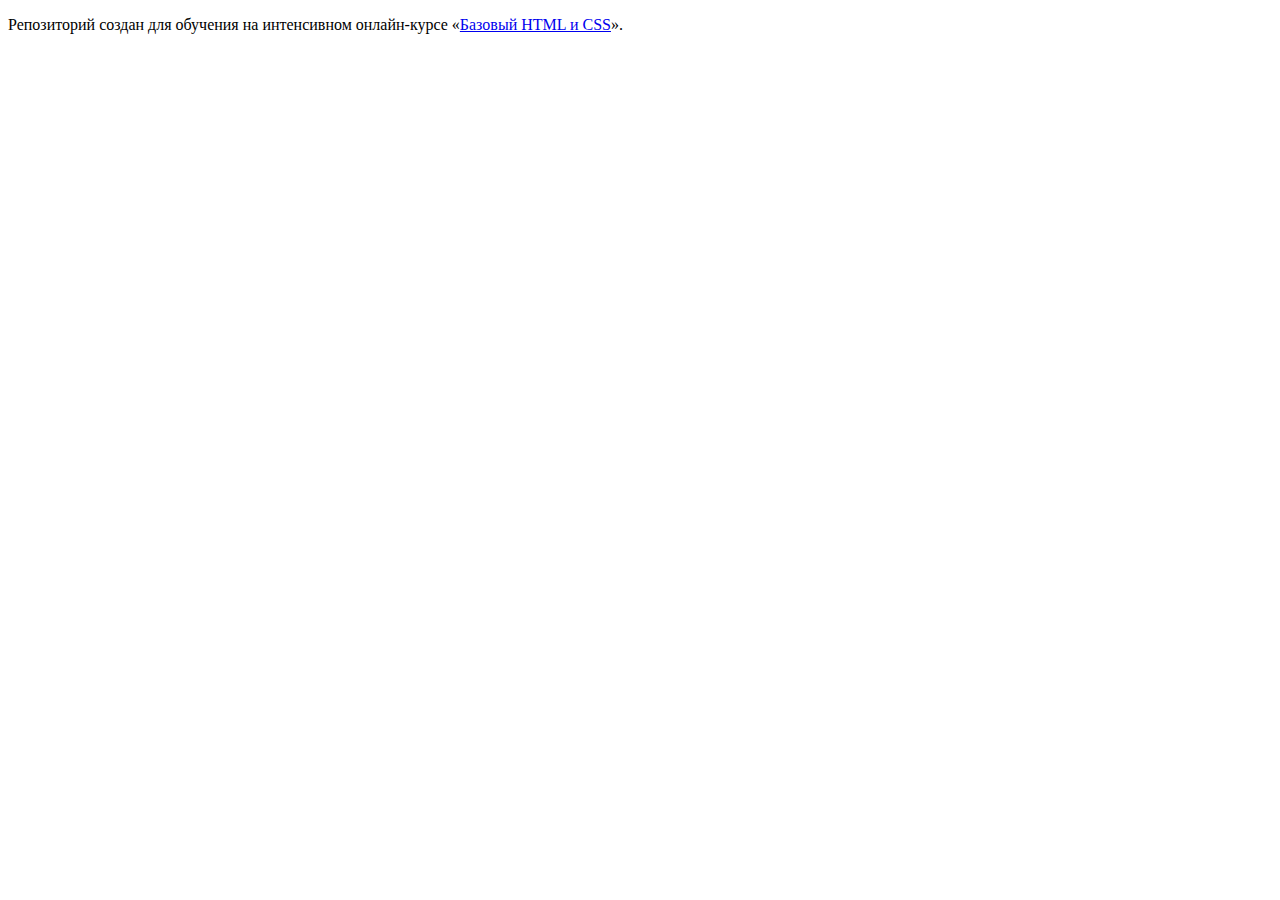
==== index.html @ 7fb8e814 ":hatching_chick:" ====
<!DOCTYPE html>
<html lang="ru">
  <head>
    <meta charset="utf-8">
    <title>HTML Academy: Седона</title>
  </head>
  <body>

    <p>Репозиторий создан для обучения на интенсивном онлайн‑курсе «<a href="https://htmlacademy.ru/intensive/htmlcss">Базовый HTML и CSS</a>».</p>

  </body>
</html>
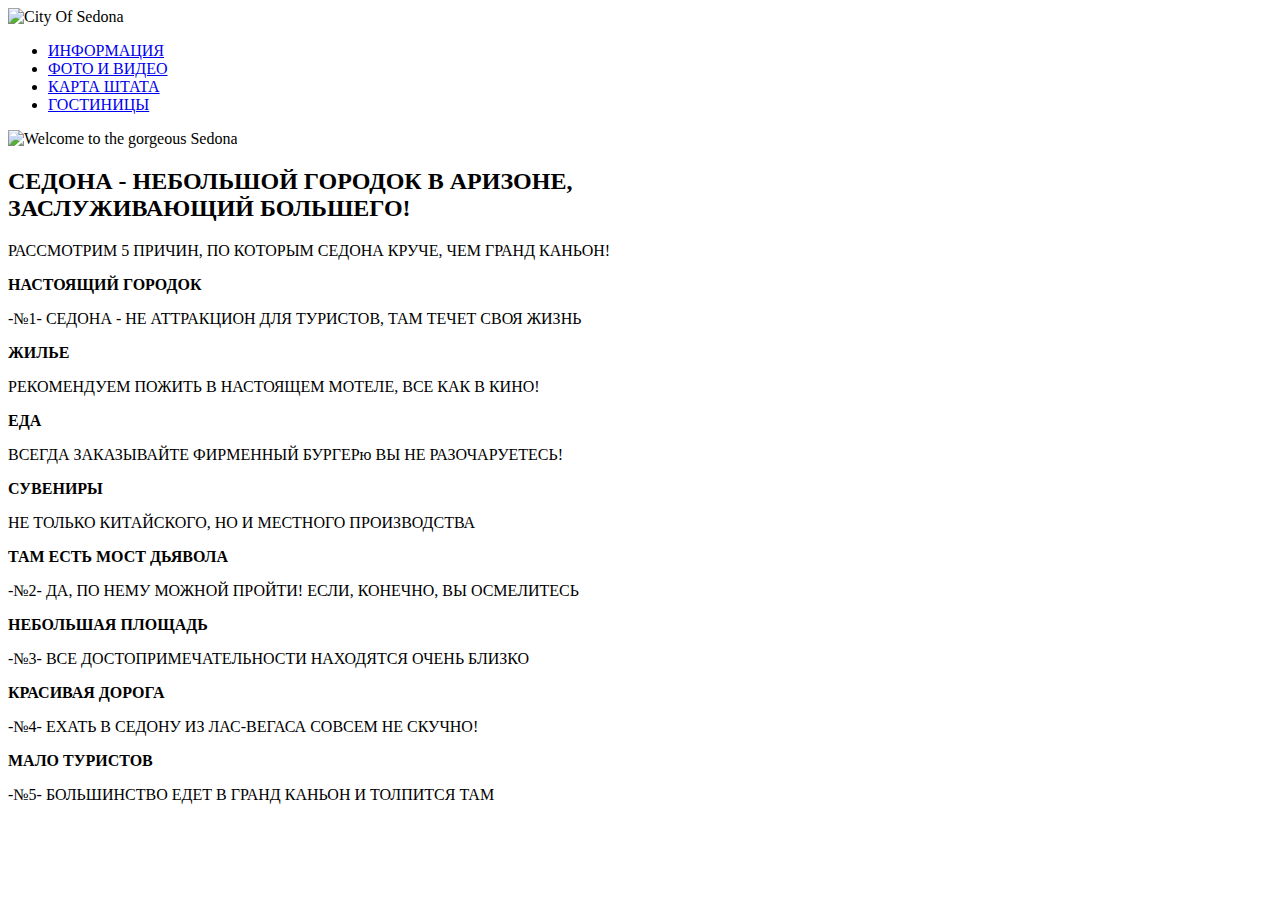
==== commit 60a10dd1: "Начала верстку" ====
--- a/index.html
+++ b/index.html
@@ -1,12 +1,87 @@
 <!DOCTYPE html>
 <html lang="ru">
-  <head>
-    <meta charset="utf-8">
-    <title>HTML Academy: Седона</title>
-  </head>
-  <body>
+	<head>
+		<meta charset="utf-8">
+		<title>HTML Academy: Седона</title>
+	</head>
+  	<body>
+  		<header class="main_header">
+  			<div class="logo">
+  				<img src="img/logo.png" width="200" height="100" alt="City Of Sedona">
+  			</div>
+  			<div class="container">
+  				<nav class="main_navigator">
+  					<ul>
+  						<li>
+  							<a href="#">ИНФОРМАЦИЯ</a>
+  						</li>
+  						<li>
+  							<a href="#">ФОТО И ВИДЕО</a>
+  						</li>
+  						<li>
+  							<a href="#">КАРТА ШТАТА</a>
+  						</li>
+  						<li>
+  							<a href="#">ГОСТИНИЦЫ</a>
+  						</li>
+  					</ul>
+  				</nav>
+  			</div>
+  		</header>
+  		<main>
+  			<div class="intro_info">
+  				<img src="img/main_pic.png" width="200" height="100" alt="Welcome to the gorgeous Sedona">  				
+  				<div class="intro_features">
+  					<h2><b>СЕДОНА - НЕБОЛЬШОЙ ГОРОДОК В АРИЗОНЕ,<br>
+  				ЗАСЛУЖИВАЮЩИЙ БОЛЬШЕГО!</b></h2>
+  					<p>РАССМОТРИМ 5 ПРИЧИН, ПО КОТОРЫМ СЕДОНА КРУЧЕ, ЧЕМ ГРАНД КАНЬОН!</p>
+  				</div>
+  			</div>
+  			<div class="features">
+  				<section class="features_1">
+  					<b class="features_1_2_head">НАСТОЯЩИЙ ГОРОДОК</b>
+  					<p><span> -№1- </span>СЕДОНА - НЕ АТТРАКЦИОН ДЛЯ ТУРИСТОВ, ТАМ ТЕЧЕТ СВОЯ ЖИЗНЬ</p>
+  				</section>  				  					
+  				<section class="features_mini">
+  					<div class="features_mini_dwelling">
+  						<b class="features_name">ЖИЛЬЕ</b>
+  						<p>РЕКОМЕНДУЕМ ПОЖИТЬ В НАСТОЯЩЕМ МОТЕЛЕ, ВСЕ КАК В КИНО!</p>
+  					</div>
+  					<div class="features_mini_food">
+  						<b class="features_name">ЕДА</b>
+  						<p>ВСЕГДА ЗАКАЗЫВАЙТЕ ФИРМЕННЫЙ БУРГЕРю ВЫ НЕ РАЗОЧАРУЕТЕСЬ!</p>
+  					</div>
+  					<div class="features_mini_gifts">
+  						<b class="features_name">СУВЕНИРЫ</b>
+  						<p>НЕ ТОЛЬКО КИТАЙСКОГО, НО И МЕСТНОГО ПРОИЗВОДСТВА</p>
+  					</div>
+  				</section>
+  				<section class="features_2">
+  					<b class="features_1_2_head">ТАМ ЕСТЬ МОСТ ДЬЯВОЛА</b>
+  					<p><span>-№2- </span>ДА, ПО НЕМУ МОЖНОЙ ПРОЙТИ! ЕСЛИ, КОНЕЧНО, ВЫ ОСМЕЛИТЕСЬ</p>
+  				</section>
+  				<section class="features_3_4_5">
+  					<div class="features_3">
+  						<b class="features_name">НЕБОЛЬШАЯ ПЛОЩАДЬ</b>
+  						<p><span>-№3- </span>ВСЕ ДОСТОПРИМЕЧАТЕЛЬНОСТИ НАХОДЯТСЯ ОЧЕНЬ БЛИЗКО</p>
+  					</div>
+  					<div class="features_4">
+  						<b class="features_name">КРАСИВАЯ ДОРОГА</b>
+  						<p><span>-№4- </span>ЕХАТЬ В СЕДОНУ ИЗ ЛАС-ВЕГАСА СОВСЕМ НЕ СКУЧНО!</p>
+  					</div>
+  					<div class="features_5">
+  						<b class="features_name">МАЛО ТУРИСТОВ</b>
+  						<p><span>-№5- </span>БОЛЬШИНСТВО ЕДЕТ В ГРАНД КАНЬОН И ТОЛПИТСЯ ТАМ</p>
+  					</div>
+  				</section>
+  			</div>
 
-    <p>Репозиторий создан для обучения на интенсивном онлайн‑курсе «<a href="https://htmlacademy.ru/intensive/htmlcss">Базовый HTML и CSS</a>».</p>
 
-  </body>
+
+  				
+
+  		</main>
+
+
+	</body>
 </html>
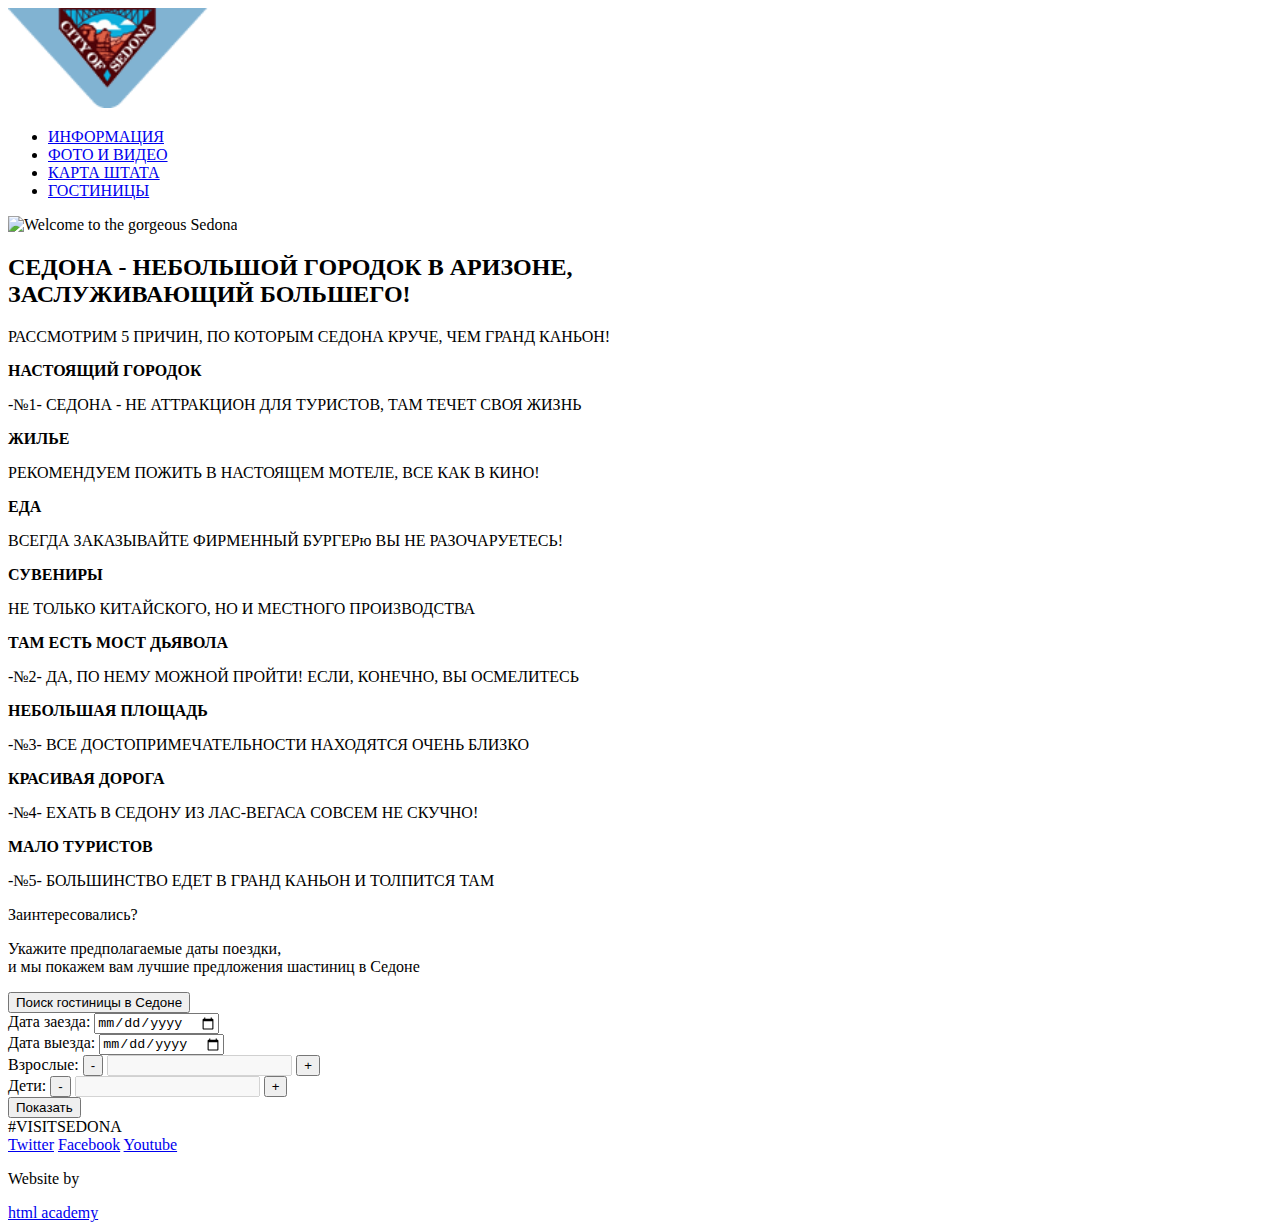
==== commit d28d9b1a: "разметила 2 страницы+изображения" ====
--- a/index.html
+++ b/index.html
@@ -5,83 +5,138 @@
 		<title>HTML Academy: Седона</title>
 	</head>
   	<body>
-  		<header class="main_header">
-  			<div class="logo">
-  				<img src="img/logo.png" width="200" height="100" alt="City Of Sedona">
-  			</div>
-  			<div class="container">
-  				<nav class="main_navigator">
-  					<ul>
-  						<li>
-  							<a href="#">ИНФОРМАЦИЯ</a>
-  						</li>
-  						<li>
-  							<a href="#">ФОТО И ВИДЕО</a>
-  						</li>
-  						<li>
-  							<a href="#">КАРТА ШТАТА</a>
-  						</li>
-  						<li>
-  							<a href="#">ГОСТИНИЦЫ</a>
-  						</li>
-  					</ul>
-  				</nav>
-  			</div>
-  		</header>
-  		<main>
-  			<div class="intro_info">
-  				<img src="img/main_pic.png" width="200" height="100" alt="Welcome to the gorgeous Sedona">  				
-  				<div class="intro_features">
-  					<h2><b>СЕДОНА - НЕБОЛЬШОЙ ГОРОДОК В АРИЗОНЕ,<br>
-  				ЗАСЛУЖИВАЮЩИЙ БОЛЬШЕГО!</b></h2>
-  					<p>РАССМОТРИМ 5 ПРИЧИН, ПО КОТОРЫМ СЕДОНА КРУЧЕ, ЧЕМ ГРАНД КАНЬОН!</p>
-  				</div>
-  			</div>
-  			<div class="features">
-  				<section class="features_1">
-  					<b class="features_1_2_head">НАСТОЯЩИЙ ГОРОДОК</b>
-  					<p><span> -№1- </span>СЕДОНА - НЕ АТТРАКЦИОН ДЛЯ ТУРИСТОВ, ТАМ ТЕЧЕТ СВОЯ ЖИЗНЬ</p>
-  				</section>  				  					
-  				<section class="features_mini">
-  					<div class="features_mini_dwelling">
-  						<b class="features_name">ЖИЛЬЕ</b>
-  						<p>РЕКОМЕНДУЕМ ПОЖИТЬ В НАСТОЯЩЕМ МОТЕЛЕ, ВСЕ КАК В КИНО!</p>
-  					</div>
-  					<div class="features_mini_food">
-  						<b class="features_name">ЕДА</b>
-  						<p>ВСЕГДА ЗАКАЗЫВАЙТЕ ФИРМЕННЫЙ БУРГЕРю ВЫ НЕ РАЗОЧАРУЕТЕСЬ!</p>
-  					</div>
-  					<div class="features_mini_gifts">
-  						<b class="features_name">СУВЕНИРЫ</b>
-  						<p>НЕ ТОЛЬКО КИТАЙСКОГО, НО И МЕСТНОГО ПРОИЗВОДСТВА</p>
-  					</div>
-  				</section>
-  				<section class="features_2">
-  					<b class="features_1_2_head">ТАМ ЕСТЬ МОСТ ДЬЯВОЛА</b>
-  					<p><span>-№2- </span>ДА, ПО НЕМУ МОЖНОЙ ПРОЙТИ! ЕСЛИ, КОНЕЧНО, ВЫ ОСМЕЛИТЕСЬ</p>
-  				</section>
-  				<section class="features_3_4_5">
-  					<div class="features_3">
-  						<b class="features_name">НЕБОЛЬШАЯ ПЛОЩАДЬ</b>
-  						<p><span>-№3- </span>ВСЕ ДОСТОПРИМЕЧАТЕЛЬНОСТИ НАХОДЯТСЯ ОЧЕНЬ БЛИЗКО</p>
-  					</div>
-  					<div class="features_4">
-  						<b class="features_name">КРАСИВАЯ ДОРОГА</b>
-  						<p><span>-№4- </span>ЕХАТЬ В СЕДОНУ ИЗ ЛАС-ВЕГАСА СОВСЕМ НЕ СКУЧНО!</p>
-  					</div>
-  					<div class="features_5">
-  						<b class="features_name">МАЛО ТУРИСТОВ</b>
-  						<p><span>-№5- </span>БОЛЬШИНСТВО ЕДЕТ В ГРАНД КАНЬОН И ТОЛПИТСЯ ТАМ</p>
-  					</div>
-  				</section>
-  			</div>
+  		<div class="wrapper">
+  			
 
 
-
-  				
-
-  		</main>
+  			<header class="main_header">
+  				<a href="#" class="logo">
+  					<img src="img/logo.png" width="200" height="100" alt="City Of Sedona">
+  				</a>
+  				<div class="container">
+  					<nav class="main_navigator">
+  						<ul>
+  							<li>
+  								<a href="#">ИНФОРМАЦИЯ</a>
+  							</li>
+  							<li>
+  								<a href="#">ФОТО И ВИДЕО</a>
+  							</li>
+  							<li>
+  								<a href="#">КАРТА ШТАТА</a>
+  							</li>
+  							<li>
+  								<a href="#">ГОСТИНИЦЫ</a>
+  							</li>
+  						</ul>
+  					</nav>
+  				</div>
+  			</header>
+  			
 
 
+  			<main>
+  				<div class="intro_info">
+  					<div class="main_picture">
+  						<img src="main.jpg" width="" height="" alt="Welcome to the gorgeous Sedona">
+  					</div>  				
+  					<div class="intro_features">
+  						<h2><b>СЕДОНА - НЕБОЛЬШОЙ ГОРОДОК В АРИЗОНЕ,<br>
+  						ЗАСЛУЖИВАЮЩИЙ БОЛЬШЕГО!</b></h2>
+  						<p>РАССМОТРИМ 5 ПРИЧИН, ПО КОТОРЫМ СЕДОНА КРУЧЕ, ЧЕМ ГРАНД КАНЬОН!</p>
+  					</div>
+  				</div>
+  				<div class="features">
+  					<section class="features_1">
+  						<b class="features_1_2_head">НАСТОЯЩИЙ ГОРОДОК</b>
+  						<p><span> -№1- </span>СЕДОНА - НЕ АТТРАКЦИОН ДЛЯ ТУРИСТОВ, ТАМ ТЕЧЕТ СВОЯ ЖИЗНЬ</p>
+  						<div class="features_1_img"></div>
+  					</section>  				  					
+  					<section class="features_mini">
+  						<div class="features_mini_dwelling">
+  							<b class="features_name">ЖИЛЬЕ</b>
+  							<p>РЕКОМЕНДУЕМ ПОЖИТЬ В НАСТОЯЩЕМ МОТЕЛЕ, ВСЕ КАК В КИНО!</p>
+  						</div>
+  						<div class="features_mini_food">
+  							<b class="features_name">ЕДА</b>
+  							<p>ВСЕГДА ЗАКАЗЫВАЙТЕ ФИРМЕННЫЙ БУРГЕРю ВЫ НЕ РАЗОЧАРУЕТЕСЬ!</p>
+  						</div>
+  						<div class="features_mini_gifts">
+  							<b class="features_name">СУВЕНИРЫ</b>
+  							<p>НЕ ТОЛЬКО КИТАЙСКОГО, НО И МЕСТНОГО ПРОИЗВОДСТВА</p>
+  						</div>
+  					</section>
+  					<section class="features_2">
+  						<b class="features_name">ТАМ ЕСТЬ МОСТ ДЬЯВОЛА</b>
+  						<p><span>-№2- </span>ДА, ПО НЕМУ МОЖНОЙ ПРОЙТИ! ЕСЛИ, КОНЕЧНО, ВЫ ОСМЕЛИТЕСЬ</p>
+  					</section>
+  					<section class="features_mini_2">
+  						<div class="features_3">
+  							<b class="features_name">НЕБОЛЬШАЯ ПЛОЩАДЬ</b>
+  							<p><span>-№3- </span>ВСЕ ДОСТОПРИМЕЧАТЕЛЬНОСТИ НАХОДЯТСЯ ОЧЕНЬ БЛИЗКО</p>
+  						</div>
+  						<div class="features_mini_4">
+  							<b class="features_name">КРАСИВАЯ ДОРОГА</b>
+  							<p><span>-№4- </span>ЕХАТЬ В СЕДОНУ ИЗ ЛАС-ВЕГАСА СОВСЕМ НЕ СКУЧНО!</p>
+  						</div>
+  						<div class="features_mini_5">
+  							<b class="features_name">МАЛО ТУРИСТОВ</b>
+  							<p><span>-№5- </span>БОЛЬШИНСТВО ЕДЕТ В ГРАНД КАНЬОН И ТОЛПИТСЯ ТАМ</p>
+  						</div>
+  					</section>
+  				</div>
+  				<section class="interest">
+  					<div class="pre-search">
+  						<span>Заинтересовались?</span>
+  						<p>Укажите предполагаемые даты поездки,<br>
+  							и мы покажем вам лучшие предложения шастиниц в Седоне</p>
+  					</div>  					
+  					<div class="search">
+  						<button class="search_hotels">Поиск гостиницы в Седоне</button>
+  						<div class="search_window">
+  							<form class="search" action="#" method="get">
+  								<div class="arrival_line">
+  									<label for="arrival_field">Дата заезда:</label>
+  									<input type="date" name="arrival" id="arrival_field"><br>
+  								</div>
+  								<div class="departure_line">
+  									<label for="departure_field">Дата выезда:</label>
+  									<input type="date" name="departure" id="departure_field">
+  								</div>
+  								<div class="adults_line">
+  									<label for="adults_field">Взрослые:</label>
+  									<button class="minus">-</button>
+  									<input type="text" name="adults" id="adults_field" disabled>
+  									<button class="plus">+</button>
+  								</div>
+  								<div class="children_line">
+  									<label for="children_field">Дети:</label>
+  									<button class="minus">-</button>
+  									<input type="text" name="children" id="children_field" disabled>
+  									<button class="plus">+</button>
+  								</div>
+  								<button type="submit">Показать</button>
+  							</form>
+  						</div>
+  					</div>
+  					<div class="background_img"></div>
+  				</section>				
+  			</main>
+  			
+
+
+  			<footer>
+  				<span>#VISITSEDONA</span>
+  				<section class="footer_social">
+  					<a class="social_btn social_btn_tw" href="#">Twitter</a>
+          			<a class="social_btn social_btn_fb" href="#">Facebook</a>
+          			<a class="social_btn social_btn_yt" href="#">Youtube</a>
+          		</section>
+          		<section class="footer_copyright">
+					<p>Website by</p>
+					<a class="btn" href="https://htmlacademy.ru">html academy</a>        			
+          		</section>
+          	</footer>
+		</div>
 	</body>
 </html>
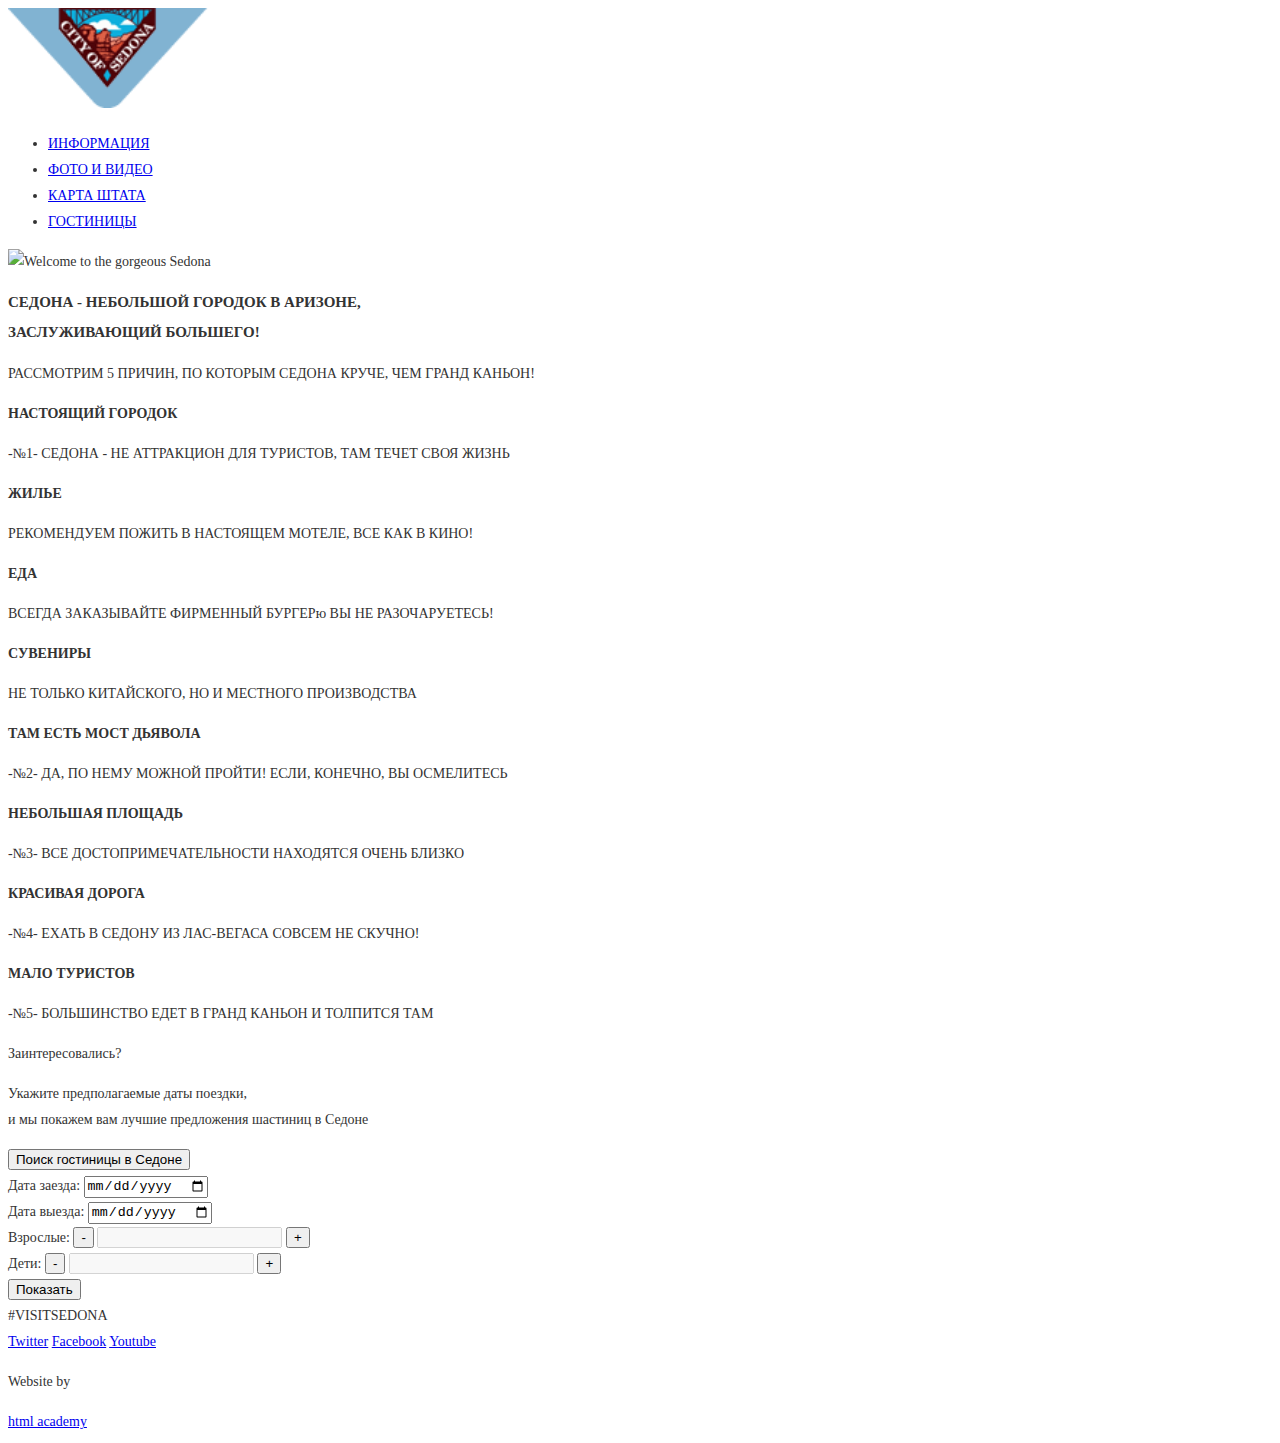
==== commit e1ca1e67: "подключила CSS" ====
--- a/index.html
+++ b/index.html
@@ -3,6 +3,7 @@
 	<head>
 		<meta charset="utf-8">
 		<title>HTML Academy: Седона</title>
+		<link href="css/style.css" rel="stylesheet">
 	</head>
   	<body>
   		<div class="wrapper">
--- a/css/style.css
+++ b/css/style.css
@@ -0,0 +1,17 @@
+body {
+	font-size: 14px;
+	line-height: 26px;
+	color: #333333;
+	font-weight: normal;
+	font-family: "PT Sans";
+}
+
+h1 {
+	font-size: 21px;
+	line-height: 26px;
+}
+
+h2 {
+	font-size: 15px;
+	line-height: 30px;
+}
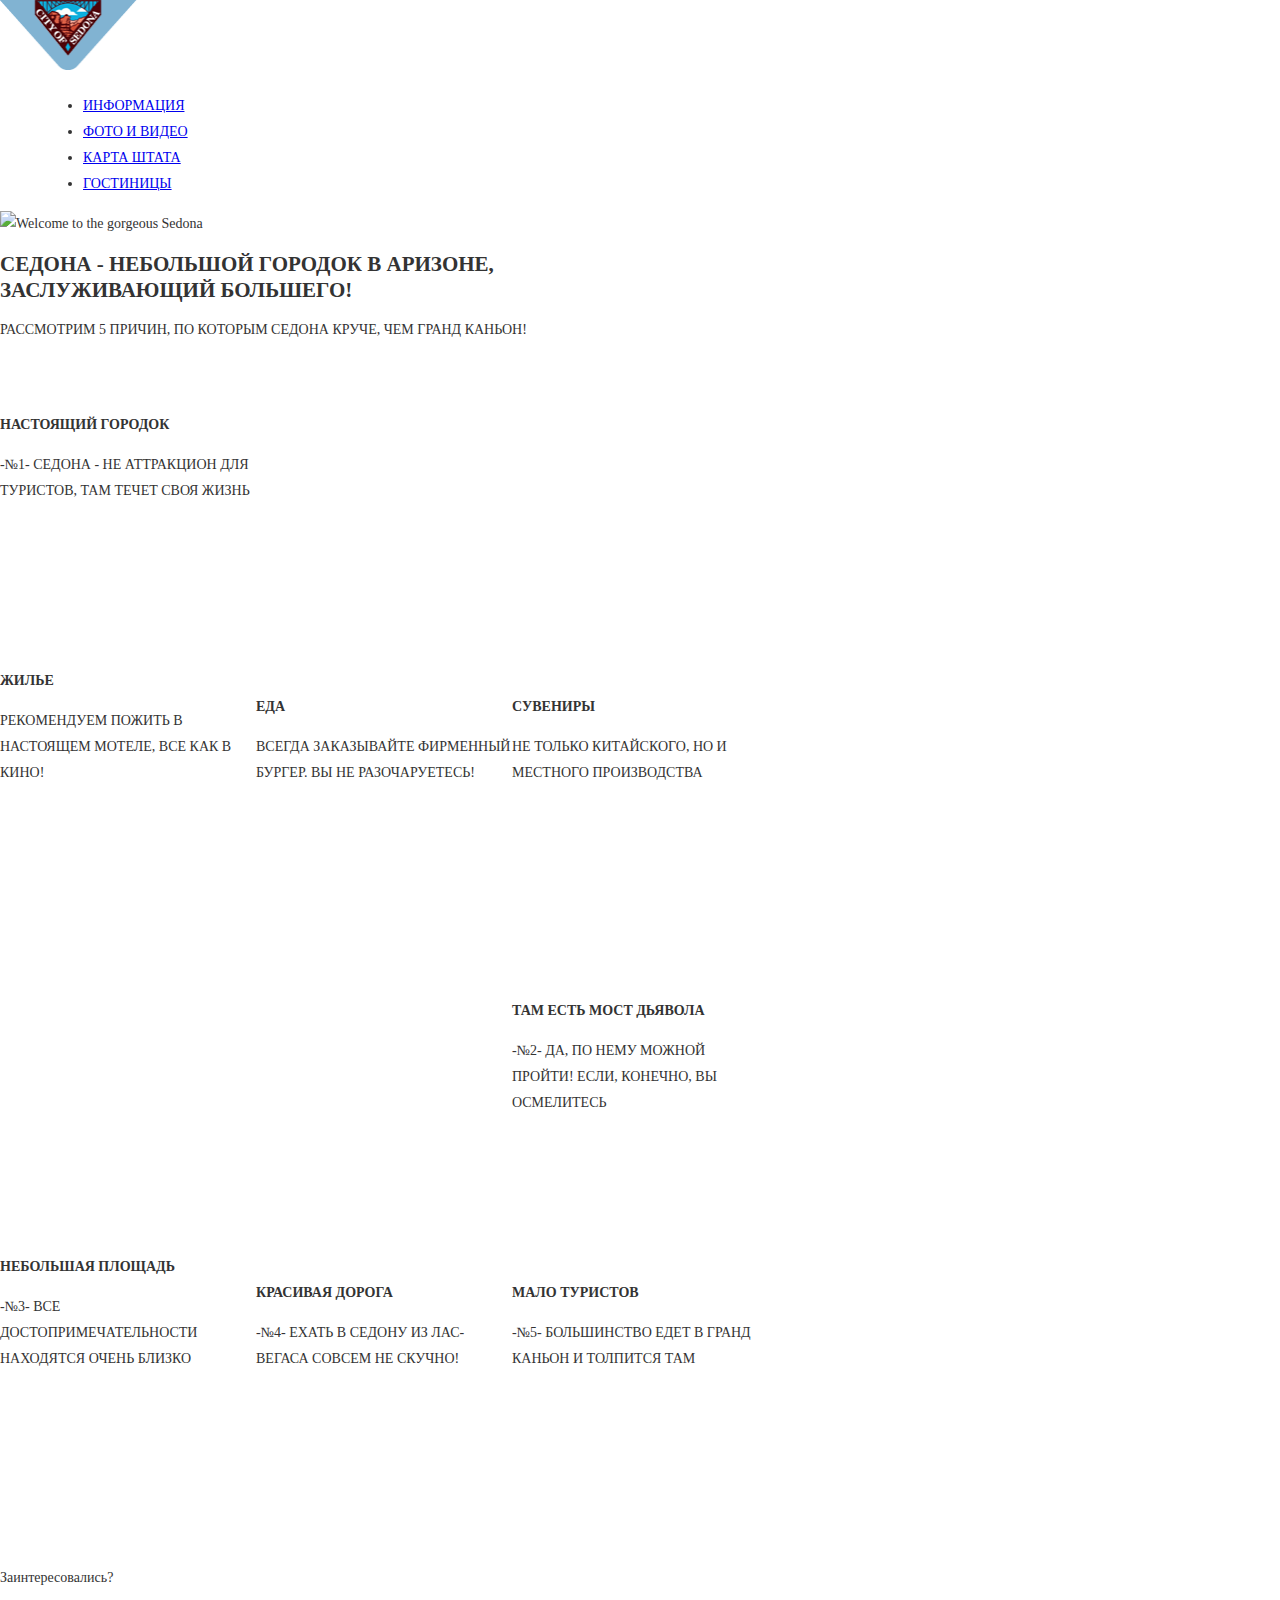
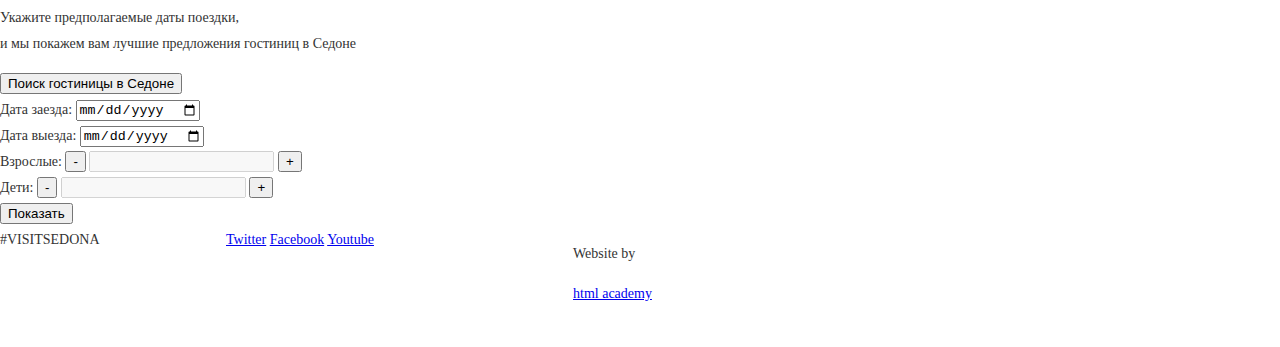
==== commit da8510eb: "сделала сетку" ====
--- a/index.html
+++ b/index.html
@@ -12,7 +12,7 @@
 
   			<header class="main_header">
   				<a href="#" class="logo">
-  					<img src="img/logo.png" width="200" height="100" alt="City Of Sedona">
+  					<img src="img/logo.png" width="137" height="70" alt="City Of Sedona">
   				</a>
   				<div class="container">
   					<nav class="main_navigator">
@@ -32,6 +32,7 @@
   						</ul>
   					</nav>
   				</div>
+  				<div class="clearfix"></div>
   			</header>
   			
 
@@ -39,58 +40,69 @@
   			<main>
   				<div class="intro_info">
   					<div class="main_picture">
-  						<img src="main.jpg" width="" height="" alt="Welcome to the gorgeous Sedona">
+  						<img src="main.jpg" width="768" height="512" alt="Welcome to the gorgeous Sedona">
   					</div>  				
   					<div class="intro_features">
-  						<h2><b>СЕДОНА - НЕБОЛЬШОЙ ГОРОДОК В АРИЗОНЕ,<br>
-  						ЗАСЛУЖИВАЮЩИЙ БОЛЬШЕГО!</b></h2>
+  						<h1><b>СЕДОНА - НЕБОЛЬШОЙ ГОРОДОК В АРИЗОНЕ,<br>
+  						ЗАСЛУЖИВАЮЩИЙ БОЛЬШЕГО!</b></h1>
   						<p>РАССМОТРИМ 5 ПРИЧИН, ПО КОТОРЫМ СЕДОНА КРУЧЕ, ЧЕМ ГРАНД КАНЬОН!</p>
   					</div>
   				</div>
+  				<div class="clearfix"></div>
+  				
   				<div class="features">
   					<section class="features_1">
   						<b class="features_1_2_head">НАСТОЯЩИЙ ГОРОДОК</b>
   						<p><span> -№1- </span>СЕДОНА - НЕ АТТРАКЦИОН ДЛЯ ТУРИСТОВ, ТАМ ТЕЧЕТ СВОЯ ЖИЗНЬ</p>
   						<div class="features_1_img"></div>
-  					</section>  				  					
+  					</section> 
+  					 	<div class="clearfix"></div>		  					
+  					
+  					
   					<section class="features_mini">
-  						<div class="features_mini_dwelling">
+  						<div class="features_mini_dwelling features_container">
   							<b class="features_name">ЖИЛЬЕ</b>
   							<p>РЕКОМЕНДУЕМ ПОЖИТЬ В НАСТОЯЩЕМ МОТЕЛЕ, ВСЕ КАК В КИНО!</p>
   						</div>
-  						<div class="features_mini_food">
+  						<div class="features_mini_food features_container">
   							<b class="features_name">ЕДА</b>
-  							<p>ВСЕГДА ЗАКАЗЫВАЙТЕ ФИРМЕННЫЙ БУРГЕРю ВЫ НЕ РАЗОЧАРУЕТЕСЬ!</p>
+  							<p>ВСЕГДА ЗАКАЗЫВАЙТЕ ФИРМЕННЫЙ БУРГЕР. ВЫ НЕ РАЗОЧАРУЕТЕСЬ!</p>
   						</div>
-  						<div class="features_mini_gifts">
+  						<div class="features_mini_gifts features_container">
   							<b class="features_name">СУВЕНИРЫ</b>
   							<p>НЕ ТОЛЬКО КИТАЙСКОГО, НО И МЕСТНОГО ПРОИЗВОДСТВА</p>
   						</div>
   					</section>
+  					
+
   					<section class="features_2">
   						<b class="features_name">ТАМ ЕСТЬ МОСТ ДЬЯВОЛА</b>
   						<p><span>-№2- </span>ДА, ПО НЕМУ МОЖНОЙ ПРОЙТИ! ЕСЛИ, КОНЕЧНО, ВЫ ОСМЕЛИТЕСЬ</p>
   					</section>
-  					<section class="features_mini_2">
-  						<div class="features_3">
+  					<div class="clearfix"></div>	
+
+  					<section class="features_mini_2 ">
+  						<div class="features_3 features_container">
   							<b class="features_name">НЕБОЛЬШАЯ ПЛОЩАДЬ</b>
   							<p><span>-№3- </span>ВСЕ ДОСТОПРИМЕЧАТЕЛЬНОСТИ НАХОДЯТСЯ ОЧЕНЬ БЛИЗКО</p>
   						</div>
-  						<div class="features_mini_4">
+  						<div class="features_4 features_container">
   							<b class="features_name">КРАСИВАЯ ДОРОГА</b>
   							<p><span>-№4- </span>ЕХАТЬ В СЕДОНУ ИЗ ЛАС-ВЕГАСА СОВСЕМ НЕ СКУЧНО!</p>
   						</div>
-  						<div class="features_mini_5">
+  						<div class="features_5 features_container">
   							<b class="features_name">МАЛО ТУРИСТОВ</b>
   							<p><span>-№5- </span>БОЛЬШИНСТВО ЕДЕТ В ГРАНД КАНЬОН И ТОЛПИТСЯ ТАМ</p>
   						</div>
   					</section>
   				</div>
+  				
+
   				<section class="interest">
   					<div class="pre-search">
   						<span>Заинтересовались?</span>
   						<p>Укажите предполагаемые даты поездки,<br>
-  							и мы покажем вам лучшие предложения шастиниц в Седоне</p>
+  							и мы покажем вам лучшие предложения гостиниц в Седоне</p>
   					</div>  					
   					<div class="search">
   						<button class="search_hotels">Поиск гостиницы в Седоне</button>
@@ -127,7 +139,7 @@
 
 
   			<footer>
-  				<span>#VISITSEDONA</span>
+  				<span class="tag">#VISITSEDONA</span>
   				<section class="footer_social">
   					<a class="social_btn social_btn_tw" href="#">Twitter</a>
           			<a class="social_btn social_btn_fb" href="#">Facebook</a>
--- a/css/style.css
+++ b/css/style.css
@@ -1,4 +1,8 @@
 body {
+	width: 768px;
+	margin: 0;
+	padding: 0;
+
 	font-size: 14px;
 	line-height: 26px;
 	color: #333333;
@@ -15,3 +19,149 @@
 	font-size: 15px;
 	line-height: 30px;
 }
+
+.wrapper {
+	padding: 0;
+	margin: 0 auto;
+}
+
+.clearfix::after {
+  content: "";
+
+  display: block;
+  clear: both;
+}
+
+/* HEADER */
+
+.main_header {
+	min-height: 56px;
+}
+
+.main_navigator {
+	float: left;
+	margin: 0 43px;
+}
+
+
+
+/* MAIN */
+
+
+.intro_info {
+	float: left;
+	margin-bottom: 55px;
+}
+
+
+
+.features_1 {
+	float: left;
+	width: 256px;
+	height: 256px;
+}
+
+.features_1_img {
+	float: right;
+}
+
+
+.features_mini {
+	height: 330px;
+	font-size: 0px;
+}
+
+.features_container {
+	width: 256px;
+	display: inline-block;
+	font-size: 14px;
+}
+
+.features_2 {
+	float: right;
+	width: 256px;
+	height: 256px;
+}
+
+.features_1_img {
+	float: left;
+}
+
+.features_mini_2 {
+	height: 256px;
+	font-size: 0px;
+	margin-bottom: 55px;
+}
+
+
+/* FOOTER */
+
+footer {
+	height: 120px;
+	
+}
+
+.tag {
+	float: left;
+	width: 170px;
+}
+
+.footer_social {
+	float: left;
+	width: 200px;
+	margin: 0 56px;
+}
+
+.footer_copyright {
+	float: right;
+	width: 195px;
+}
+
+
+/*  SECOND PAGE  */
+
+.choice_list {
+	height: 217px;
+	float: left;
+}
+
+.left {
+	float: left;
+}
+
+.right {
+	float: right;
+}
+
+.hotel_type {
+	margin: 0 43px;
+}
+
+.result {
+	margin: 0 43px;
+}
+
+.founded_hotel {
+	float: left;
+
+}
+
+.founded_hotel_list {
+	height: 150px;
+	border: 1px solid black;
+}
+
+.hotel_picture {
+	float: left;
+	width: 150px;
+}
+
+.hotel_info {
+	float: left;
+	width: 370px;
+}
+
+.rating {
+	float: right;
+	width: 155px;
+}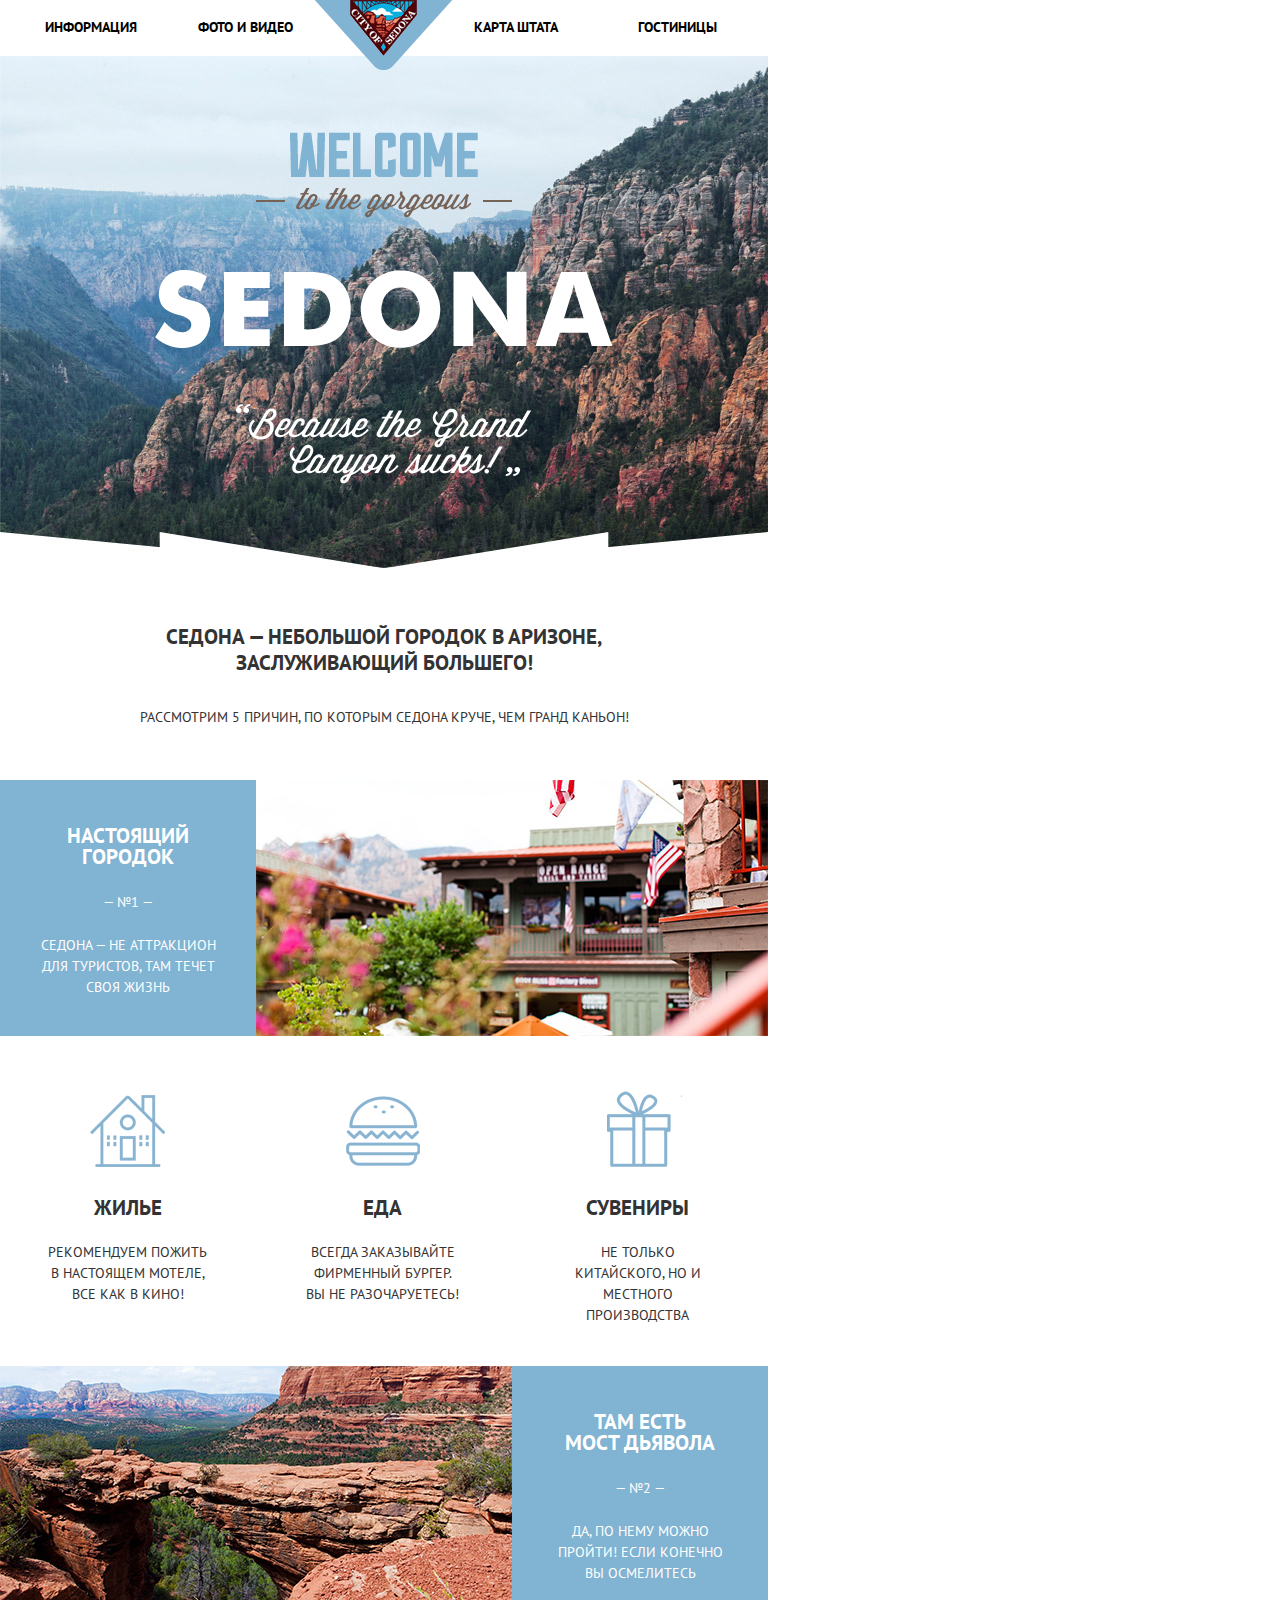
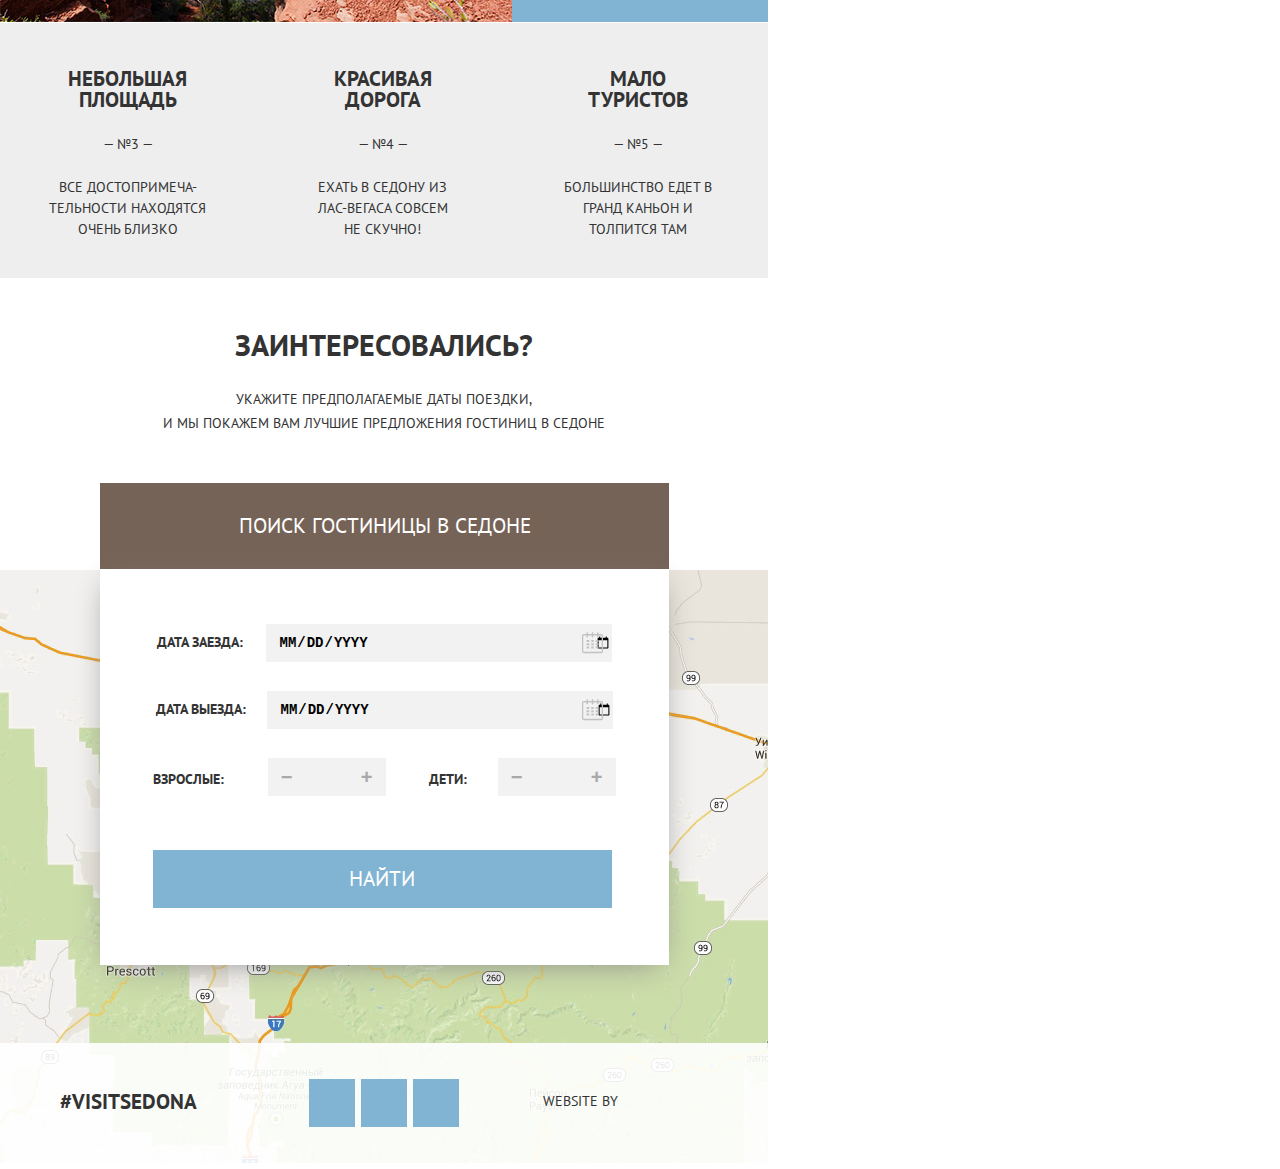
==== commit e4a03bb6: "Сделала оформление" ====
--- a/index.html
+++ b/index.html
@@ -4,6 +4,7 @@
 		<meta charset="utf-8">
 		<title>HTML Academy: Седона</title>
 		<link href="css/style.css" rel="stylesheet">
+		<link href="https://fonts.googleapis.com/css?family=PT+Sans:400,700&amp;subset=cyrillic" rel="stylesheet">
 	</head>
   	<body>
   		<div class="wrapper">
@@ -12,7 +13,7 @@
 
   			<header class="main_header">
   				<a href="#" class="logo">
-  					<img src="img/logo.png" width="137" height="70" alt="City Of Sedona">
+  					<img src="img/logo.png" width="138" height="70" alt="City Of Sedona">
   				</a>
   				<div class="container">
   					<nav class="main_navigator">
@@ -40,10 +41,10 @@
   			<main>
   				<div class="intro_info">
   					<div class="main_picture">
-  						<img src="main.jpg" width="768" height="512" alt="Welcome to the gorgeous Sedona">
+  						<img src="img/welcome.png" width="458" height="352" alt="Welcome to the gorgeous Sedona">
   					</div>  				
   					<div class="intro_features">
-  						<h1><b>СЕДОНА - НЕБОЛЬШОЙ ГОРОДОК В АРИЗОНЕ,<br>
+  						<h1><b>СЕДОНА &#8212; НЕБОЛЬШОЙ ГОРОДОК В АРИЗОНЕ,<br>
   						ЗАСЛУЖИВАЮЩИЙ БОЛЬШЕГО!</b></h1>
   						<p>РАССМОТРИМ 5 ПРИЧИН, ПО КОТОРЫМ СЕДОНА КРУЧЕ, ЧЕМ ГРАНД КАНЬОН!</p>
   					</div>
@@ -52,8 +53,9 @@
   				
   				<div class="features">
   					<section class="features_1">
-  						<b class="features_1_2_head">НАСТОЯЩИЙ ГОРОДОК</b>
-  						<p><span> -№1- </span>СЕДОНА - НЕ АТТРАКЦИОН ДЛЯ ТУРИСТОВ, ТАМ ТЕЧЕТ СВОЯ ЖИЗНЬ</p>
+  						<div class="features_1_info"><b class="features_1_2_head">НАСТОЯЩИЙ <br> ГОРОДОК</b>
+  							<p><span class="number">&#8212; №1 &#8212;</span>СЕДОНА &#8212; НЕ АТТРАКЦИОН ДЛЯ ТУРИСТОВ, ТАМ ТЕЧЕТ СВОЯ ЖИЗНЬ</p>
+  						</div>
   						<div class="features_1_img"></div>
   					</section> 
   					 	<div class="clearfix"></div>		  					
@@ -61,38 +63,46 @@
   					
   					<section class="features_mini">
   						<div class="features_mini_dwelling features_container">
+  							<div class="icon icon_dwelling"></div>
   							<b class="features_name">ЖИЛЬЕ</b>
   							<p>РЕКОМЕНДУЕМ ПОЖИТЬ В НАСТОЯЩЕМ МОТЕЛЕ, ВСЕ КАК В КИНО!</p>
   						</div>
   						<div class="features_mini_food features_container">
+  							<div class="icon icon_food"></div>
   							<b class="features_name">ЕДА</b>
-  							<p>ВСЕГДА ЗАКАЗЫВАЙТЕ ФИРМЕННЫЙ БУРГЕР. ВЫ НЕ РАЗОЧАРУЕТЕСЬ!</p>
+  							<p>ВСЕГДА ЗАКАЗЫВАЙТЕ ФИРМЕННЫЙ БУРГЕР.<br> ВЫ НЕ РАЗОЧАРУЕТЕСЬ!</p>
   						</div>
   						<div class="features_mini_gifts features_container">
+  							<div class="icon icon_gifts"></div>
   							<b class="features_name">СУВЕНИРЫ</b>
   							<p>НЕ ТОЛЬКО КИТАЙСКОГО, НО И МЕСТНОГО ПРОИЗВОДСТВА</p>
   						</div>
   					</section>
+  					<div class="clearfix"></div>
   					
 
   					<section class="features_2">
-  						<b class="features_name">ТАМ ЕСТЬ МОСТ ДЬЯВОЛА</b>
-  						<p><span>-№2- </span>ДА, ПО НЕМУ МОЖНОЙ ПРОЙТИ! ЕСЛИ, КОНЕЧНО, ВЫ ОСМЕЛИТЕСЬ</p>
+  						<div class="features_2_img"></div>
+  						<div class="features_2_info">
+  						<b class="features_1_2_head">ТАМ ЕСТЬ <br> МОСТ ДЬЯВОЛА</b>
+  						<p><span class="number">&#8212; №2 &#8212;</span>ДА, ПО НЕМУ МОЖНО ПРОЙТИ! ЕСЛИ КОНЕЧНО ВЫ ОСМЕЛИТЕСЬ</p>
+  						</div>
+  						
   					</section>
   					<div class="clearfix"></div>	
 
   					<section class="features_mini_2 ">
   						<div class="features_3 features_container">
   							<b class="features_name">НЕБОЛЬШАЯ ПЛОЩАДЬ</b>
-  							<p><span>-№3- </span>ВСЕ ДОСТОПРИМЕЧАТЕЛЬНОСТИ НАХОДЯТСЯ ОЧЕНЬ БЛИЗКО</p>
+  							<p><span class="number">&#8212; №3 &#8212;</span>ВСЕ ДОСТОПРИМЕЧА-ТЕЛЬНОСТИ НАХОДЯТСЯ ОЧЕНЬ БЛИЗКО</p>
   						</div>
   						<div class="features_4 features_container">
   							<b class="features_name">КРАСИВАЯ ДОРОГА</b>
-  							<p><span>-№4- </span>ЕХАТЬ В СЕДОНУ ИЗ ЛАС-ВЕГАСА СОВСЕМ НЕ СКУЧНО!</p>
+  							<p><span class="number">&#8212; №4 &#8212;</span>ЕХАТЬ В СЕДОНУ ИЗ <br>ЛАС-ВЕГАСА СОВСЕМ <br>НЕ СКУЧНО!</p>
   						</div>
   						<div class="features_5 features_container">
   							<b class="features_name">МАЛО ТУРИСТОВ</b>
-  							<p><span>-№5- </span>БОЛЬШИНСТВО ЕДЕТ В ГРАНД КАНЬОН И ТОЛПИТСЯ ТАМ</p>
+  							<p><span class="number">&#8212; №5 &#8212;</span>БОЛЬШИНСТВО ЕДЕТ В ГРАНД КАНЬОН И ТОЛПИТСЯ ТАМ</p>
   						</div>
   					</section>
   				</div>
@@ -105,51 +115,62 @@
   							и мы покажем вам лучшие предложения гостиниц в Седоне</p>
   					</div>  					
   					<div class="search">
+  						
   						<button class="search_hotels">Поиск гостиницы в Седоне</button>
-  						<div class="search_window">
-  							<form class="search" action="#" method="get">
+  						
+  						<div class="search_window clearfix">
+  							<form class="search clearfix" action="#" method="get">
   								<div class="arrival_line">
   									<label for="arrival_field">Дата заезда:</label>
   									<input type="date" name="arrival" id="arrival_field"><br>
+  									<div class="calendar calendar_1"></div>
   								</div>
   								<div class="departure_line">
   									<label for="departure_field">Дата выезда:</label>
   									<input type="date" name="departure" id="departure_field">
+  									<div class="calendar calendar_2"></div>
   								</div>
   								<div class="adults_line">
   									<label for="adults_field">Взрослые:</label>
-  									<button class="minus">-</button>
-  									<input type="text" name="adults" id="adults_field" disabled>
-  									<button class="plus">+</button>
+  									<button class="minus btn">&#8722;</button>
+  									<input type="text" name="adults" id="adults_field" >
+  									<button class="plus btn">+</button>
   								</div>
-  								<div class="children_line">
+  								<div class="children_line clearfix">
   									<label for="children_field">Дети:</label>
-  									<button class="minus">-</button>
-  									<input type="text" name="children" id="children_field" disabled>
-  									<button class="plus">+</button>
+  									<button class="minus btn">&#8722;</button>
+  									<input type="text" name="children" id="children_field" >
+  									<button class="plus btn">+</button>  									
   								</div>
-  								<button type="submit">Показать</button>
+  								<div class="clearfix"></div>
+  								<button class="submit btn" type="submit">Найти</button>
   							</form>
   						</div>
+  						
   					</div>
-  					<div class="background_img"></div>
   				</section>				
   			</main>
   			
 
 
   			<footer>
+  				
   				<span class="tag">#VISITSEDONA</span>
   				<section class="footer_social">
   					<a class="social_btn social_btn_tw" href="#">Twitter</a>
-          			<a class="social_btn social_btn_fb" href="#">Facebook</a>
-          			<a class="social_btn social_btn_yt" href="#">Youtube</a>
+          	<a class="social_btn social_btn_fb" href="#">Facebook</a>
+          	<a class="social_btn social_btn_yt" href="#">Youtube</a>
           		</section>
           		<section class="footer_copyright">
 					<p>Website by</p>
 					<a class="btn" href="https://htmlacademy.ru">html academy</a>        			
           		</section>
+
+
           	</footer>
+          	<div class="map_wrap">
+          	<div class="map"></div>
+          	</div>
 		</div>
 	</body>
 </html>
--- a/css/style.css
+++ b/css/style.css
@@ -1,3 +1,42 @@
+/* Порядок свойств
+
+Позиционирование
+  position: absolute;
+  top: 0;
+  right: 0;
+  bottom: 0;
+  left: 0;
+  z-index: 100;
+
+ Блочная модель
+  display: block;
+  float: right;
+  width: 100px;
+  height: 100px;
+  margin: 10px;
+  padding: 10px;
+
+  Типографика
+  font: normal 13px/1.5 "Arial", sans-serif;
+  font-style: normal;
+  font-size: 13px;
+  line-height: 1.5;
+  font-family: "Arial", sans-serif;
+  text-align: center;
+
+  Оформление
+  color: #333333;
+  background-color: #f5f5f5;
+  border: 1px solid #e5e5e5;
+  border-radius: 3px;
+  opacity: 1;
+
+  Анимация
+  transition: color 1s;
+
+ Разное 
+  will-change: auto; */
+
 body {
 	width: 768px;
 	margin: 0;
@@ -5,12 +44,17 @@
 
 	font-size: 14px;
 	line-height: 26px;
+	font-weight: normal;
+	font-family: "PT Sans", sans-serif;
+	text-transform: uppercase;
+
 	color: #333333;
-	font-weight: normal;
-	font-family: "PT Sans";
-}
+}
+
 
 h1 {
+	margin-bottom: 28px;
+
 	font-size: 21px;
 	line-height: 26px;
 }
@@ -22,7 +66,7 @@
 
 .wrapper {
 	padding: 0;
-	margin: 0 auto;
+	margin: 0;
 }
 
 .clearfix::after {
@@ -35,133 +79,959 @@
 /* HEADER */
 
 .main_header {
+	position: relative;
+
 	min-height: 56px;
+	padding: 0 45px;
+
+	color: #000000;
+	background-color: #ffffff;
 }
 
 .main_navigator {
 	float: left;
-	margin: 0 43px;
-}
-
-
+	margin: 0;
+
+}
+
+.main_navigator ul {
+	list-style: none;
+	margin: 0;
+	padding: 0;
+
+	font-size: 0;
+}
+
+.main_navigator li {
+	display: inline-block;
+	margin-right: 41px;
+
+	font-size: 14px;
+	font-weight: 700;
+}
+
+.main_navigator a {
+	display: inline-block;
+	padding: 14px 0;
+
+	text-decoration: none;
+
+	color: #000000;
+
+}
+
+.main_navigator a:hover {
+	color: #81b3d2;
+}
+
+.main_navigator a:active {
+	color: #b2b2b2;
+}
+
+
+.main_navigator li:nth-child(2) {
+	margin-right: 181px;
+	margin-left: 20px;
+}
+.main_navigator li:nth-child(3) {
+	margin-right: 80px;
+}
+
+.main_navigator li:last-child {
+	margin-right: 0;
+}
+
+
+.logo {
+	position: absolute;
+	left: 315px;
+	top: 0;
+}
 
 /* MAIN */
-
 
 .intro_info {
 	float: left;
-	margin-bottom: 55px;
-}
-
-
-
-.features_1 {
-	float: left;
+	margin-bottom: 37px;
+	width: 768px;
+}
+
+.main_picture {
+	display: block;
+	width: 768px;
+	height: 513px;
+
+	background: #d6e7f1 url("../img/back.jpg") no-repeat;
+}
+
+.main_picture img {
+	padding: 76px 155px;
+}
+
+.intro_features {
+	display: block;
+	vertical-align: middle;
+	text-align: center;
+	margin-top: 55px;
+	margin-bottom: -1px;
+}
+
+.features_1_info,
+.features_2_info {
 	width: 256px;
 	height: 256px;
+
+	text-align: center;
+
+
+	color: #ffffff;
+	background-color: #81b3d2;
+}
+
+.features_1_info {
+	float: left;
+}
+
+
+
+.features_1_2_head {
+	display: block;
+	margin-top: 45px;
+	
+	text-align: center;
+
+	font-size: 21px;
+	line-height: 21px;
+}
+
+.number {
+	display: block;
+	margin-top: 12px;
+	margin-bottom: 22px;
+}
+
+.features_1 p,
+.features_2 p {
+	display: inline-block;
+	vertical-align: top;
+	text-align: center;
+	margin: 13px 37px;
+	margin-bottom: 0;
+
+	line-height: 21px;
 }
 
 .features_1_img {
+
 	float: right;
+	width: 512px;
+	height: 257px;
+
+
+	background: #ffffff url("../img/feature_1.jpg") no-repeat ;
+}
+.features_2_img {
+
+	float: left;
+	width: 512px;
+	height: 257px;
+
+	background: #ffffff url("../img/feature_2.jpg") no-repeat ;
+}
+
+.features_2_info {
+	float: left;
 }
 
 
 .features_mini {
-	height: 330px;
+
+	min-height: 330px;
 	font-size: 0px;
+
+	margin-bottom: -1px;
+
+
 }
 
 .features_container {
-	width: 256px;
-	display: inline-block;
+
+	width: 255px;
+	display: inline-block;
+	
 	font-size: 14px;
-}
-
-.features_2 {
-	float: right;
-	width: 256px;
-	height: 256px;
-}
-
-.features_1_img {
-	float: left;
-}
+	line-height: 21px;
+	text-align: center;
+	vertical-align: top;
+}
+
+.features_mini .features_container {
+	position: relative;
+	padding-top: 115px;
+
+}
+
+.icon {
+	position: absolute;
+	width: 75px;
+	height: 76px;
+	
+
+	background: #000000;
+}
+
+.icon_dwelling {
+	left: 90px;
+	top: 58px;
+
+	background: transparent url(../img/spritesheet.png) no-repeat -163px -5px ;
+}
+
+.icon_food {
+	left: 91px;
+	top: 59px;
+
+	background: transparent url(../img/spritesheet.png) no-repeat -5px -5px ;
+
+}
+
+.icon_gifts {
+	left: 97px;
+	top: 54px;
+
+	background: transparent url(../img/spritesheet.png) no-repeat -89px -37px ;
+}
+
+.features_name {
+	display: block;
+	font-size: 21px;
+	padding-bottom: 4px;
+
+
+}
+
+.features_container p {
+	padding: 0 45px;
+}
+
+
 
 .features_mini_2 {
-	height: 256px;
+	height: 255px;
 	font-size: 0px;
 	margin-bottom: 55px;
-}
+
+	background-color: #eeeeee;
+}
+
+.features_name {
+	display: block;
+	margin-top: 45px;
+	margin-bottom: 20px;
+	margin-left: 50px;
+	margin-right: 50px;
+}
+
+.pre-search {
+	display: block;
+	text-align: center;
+	vertical-align: top;
+
+	font-size: 14px;
+	line-height: 24px;
+}
+
+.pre-search span {
+	font-size: 30px;
+	line-height: 24px;
+	font-weight: bold;
+}
+
+.pre-search p {
+	margin-top: 24px;
+	margin-bottom: 48px;
+}
+
+
+
+.search {
+	position: relative;
+	display: block;
+	text-align: center;
+	vertical-align: top;
+
+
+}
+
+
+
+.search_hotels {
+	position: relative;
+	z-index: 100;
+	display: block;
+	text-align: center;
+	vertical-align: top;
+	width: 569px;
+	height: 86px;
+	margin-left: 100px;
+
+	color: #ffffff;
+	background-color: #766357; 
+	border: none;
+
+	font-size: 21px;
+	line-height: 26px;
+	font-family: inherit;
+	text-transform: inherit;
+}
+
+.search_window {
+	box-sizing: border-box;
+	display: inline-block;
+	position: relative;
+	width: 569px;
+	height: 396px;
+	z-index: 101;
+	margin-bottom: 78px;
+	text-align: center;
+	vertical-align: top;
+	padding-left: 53px;
+	padding-right: 53px;
+	padding-top: 55px;
+
+	background-color: #ffffff; 
+	box-shadow: 0 7px 30px -10px #848484;
+
+	font-size: 14px;
+	line-height: 26px;
+	font-weight: 700;
+}
+
+
+
+.arrival_line input,
+.departure_line input {
+	position: relative;
+	box-sizing: border-box;
+	width: 346px;
+	height: 38px;
+	margin-left: 19px;
+	margin-bottom: 29px;
+	padding: 13px 13px;
+	padding-right: 0;
+
+	background-color: #f2f2f2; 
+	border: none;
+
+	font-size: inherit;
+	line-height: inherit;
+	font-weight: inherit;
+	text-transform: inherit;
+}
+
+.departure_line input{
+	margin-left: 17px;
+}
+
+.arrival_line input:hover,
+.departure_line input:hover,
+.adults_line input:hover,
+.children_line input:hover,
+.plus:hover,
+.minus:hover {
+	background-color: #ebebeb;
+}
+
+.calendar {
+	width: 21px;
+	height: 22px;
+
+	background: transparent url("../img/spritesheet.png") no-repeat -89px -5px;
+}
+
+.calendar_1 {
+	position: absolute;
+	top: 8px;
+	right: 13px;
+}
+
+.calendar_2 {
+	position: absolute;
+	top: 75px;
+	right: 13px;
+}
+
+.adults_line {
+	display: block;
+	float: left;
+	margin-right: 35px;
+
+}
+
+.children_line {
+	display: block;
+	float: right;
+}
+
+
+.adults_line input,
+.children_line input {
+	width: 38px;
+	height: 36px;
+	border: none;
+	vertical-align: top;
+	text-align: center;
+
+	font-weight: 700;
+
+	background-color:  #f2f2f2;
+}
+
+
+.btn {
+	border: none;
+	box-sizing: border-box;
+}
+
+.plus {
+	
+	width: 38px;
+	height: 38px;
+	margin-left: -4px;
+
+
+	background-color:  #f2f2f2;
+	color: #a9a9a9;
+
+	font-size: 20px;
+	font-weight: 700;
+}
+
+.minus {
+	width: 38px;
+	height: 38px;
+	margin-right: -4px;
+	margin-left: 40px;
+
+	background-color:  #f2f2f2;
+	color: #a9a9a9;
+
+	font-size: 20px;
+	font-weight: 700;
+}
+
+.children_line .minus {
+	margin-left: 27px;
+}
+
+.search_window .submit {
+	display: block;
+	vertical-align: top;
+	text-align: center;
+	margin-top: 54px;
+	width: 459px;
+	height: 58px;
+
+	background-color: #81b3d2;
+	color: #ffffff; 
+
+	text-transform: inherit;
+	font-size: 21px;
+	line-height: 26px;
+	font-family: inherit;
+}
+
+.search_window .submit:hover {
+	background-color: #669ec0;
+}
+
+.search_window .submit:active {
+	background-color: #5496bd;
+	color: #73a9c9;
+}
+
 
 
 /* FOOTER */
 
 footer {
-	height: 120px;
-	
-}
+	display: block;
+	position: relative;
+	min-height: 120px;
+	z-index: 100;
+
+
+	background-color: rgba(255, 255, 255, 0.9);
+	
+}
+
 
 .tag {
+	display: block;
 	float: left;
 	width: 170px;
+	margin-left: 60px;
+	margin-top: 46px;
+
+	font-size: 21px;
+	font-weight: 700;
 }
 
 .footer_social {
+	position: relative;
+
 	float: left;
 	width: 200px;
 	margin: 0 56px;
-}
+	text-align: center;
+ 	
+ 	font-size: 0px;
+
+}
+
+.social_btn {
+	display: inline-block;
+	vertical-align: top;
+	margin-left: 6px;
+	margin-top: 36px;
+	width: 46px;
+	height: 48px;
+
+
+	background: #81b3d2 url("") no-repeat center; 
+}
+
+.social_btn:first-child{
+	margin-left: -4px;
+}
+
+.social_btn:hover {
+	background-color: #669ec0;
+}
+
+.social_btn:active {
+	background-color: #5496bd;
+}
+
+.social_btn_tw {
+	background-position: ;
+}
+
+.social_btn_tw:active {
+	background-position: ;
+}
+
+.social_btn_fb {
+	background-position: ;
+}
+
+.social_btn_fb:active {
+	background-position: ;
+}
+
+.social_btn_yt {
+	background-position: ;
+}
+
+.social_btn_yt:active {
+	background-position: ;
+}
+
 
 .footer_copyright {
+	position: relative;
+	display: inline-block;
+	vertical-align: top;
+	margin-right: 30px;
+	padding-top: 31px;
 	float: right;
 	width: 195px;
 }
 
+.footer_copyright a {
+	position: absolute;
+	
+	width: 114px;
+	height: 41px;
+	
+	font-size: 0px;
+}
+
+.footer_copyright a:hover {
+	background: transparent url("") no-repeat;
+}
+
+.footer_copyright a:active {
+	background: transparent url("") no-repeat;
+}
+
+
+
+
+.map_wrap {
+	position: absolute;
+}
+
+.map {
+	position: absolute;
+	bottom: 0px;
+	width: 768px;
+	height: 593px;
+	background: transparent url("../img/map.jpg") no-repeat 100%;
+	z-index: 1;
+}
+
+
+
 
 /*  SECOND PAGE  */
 
 .choice_list {
+	width: 768px;
 	height: 217px;
 	float: left;
+
+	background: #000000 url("../img/back_hotel.jpg") no-repeat;
 }
 
 .left {
 	float: left;
-}
+	display: block;
+	vertical-align: top;
+	padding-top: 10px;
+
+	color: #ffffff;
+
+}
+
+.infrastructure {
+	display: block;
+	float: left;
+	vertical-align: top;
+	margin-right: 102px;
+
+}
+
+.dwelling_type {
+	display: block;
+	float: right;
+}
+
+.left ul {
+	position: relative;
+	list-style: none;
+	padding: 0;
+	font-size: 14px;
+	line-height: 21px;
+}
+
+.left p{
+	font-size: 16px;
+	line-height: 21px;
+	font-weight: 700;
+	padding-bottom: 10px;
+	padding-left: 2px;
+}
+
+.left li {
+	display: block;
+
+	vertical-align: top;
+	padding-bottom: 25px;
+	margin-left: 4px; 
+	padding-top: 0;
+
+
+}
+
+.left input {
+	background: #000000 url("../img/calendar.png") no-repeat;
+
+
+}
+
+.point {
+	vertical-align: top;
+ 	margin: 0 3px 0 0;
+ 	width: 26px;
+ 	height: 23px;
+}
+
+.point + label {
+	cursor: pointer;
+
+}
+
+.point:not(checked) {
+	position: absolute;
+	opacity: 0;
+}
+
+.point:not(checked) + label {
+	position: relative;
+	padding-left: 38px;
+}
+
+.point:not(checked) + label:before {
+	content: "";
+	position: absolute;
+	top: -2px;
+	left: 0;
+	width: 16px;
+	height: 16px;
+
+	
+	border: 2px solid white;
+	border-radius: 5px;
+	
+	background: transparent;
+
+}
+
+.point:checked + label:before {
+
+	background: transparent url("../img/calendar.png") no-repeat;
+}
+
+
+
+
 
 .right {
 	float: right;
 }
 
+
+
+
+
 .hotel_type {
 	margin: 0 43px;
 }
 
+
+
 .result {
+
+	display: inline-block;
+	vertical-align: top;
+
+}
+.sorting {
+	min-height: 78px;
+	padding: 9px 2px 0;
 	margin: 0 43px;
 }
 
+
+.sorting p {
+	display: inline-block;
+	margin-right: 45px;
+
+	font-size: 21px;
+	line-height: 26px;
+	font-weight: 700;
+}
+
+.sorting_by {
+	display: inline-block;
+	vertical-align: middle;
+	font-size: 12px;
+	line-height: 18px;
+}
+
+.sorting_by span {
+	padding-right: 8px;
+}
+
+.sorting_by ul {
+	display: inline-block;
+	vertical-align: top;
+	padding: 0;
+	
+	list-style: none;
+	font-size: 0;
+
+}
+
+.sorting_by li {
+	display: inline-block;
+	padding-left: 31px;
+	
+	font-size: 12px;
+	line-height: 18px;
+}
+
+.sorting_by a {
+	display: inline-block;
+	text-decoration: none;
+	
+	border-bottom: 1px dotted #81b3d2;
+	color: #d5d5d5;
+}
+
+.sorting_by a:hover {
+	color: #81b3d2;
+}
+
+.sorting_by a:active {
+	border: none;
+	color: #81b3d2;
+}
+
+.direction {
+	display: inline-block;
+	margin-left: 120px;
+	
+}
+
+
+
+
 .founded_hotel {
-	float: left;
-
+	display: block;
 }
 
 .founded_hotel_list {
-	height: 150px;
-	border: 1px solid black;
+	position: relative;
+	display: block;
+	box-sizing: border-box;
+	vertical-align: middle;
+	min-height: 151px;
+	padding-top: 24px;
+	
+
+	border-top: 1px solid #e5e5e5;
+
+}
+
+.founded_hotel_list:last-child {
+	border-bottom: 1px solid #e5e5e5;;
 }
 
 .hotel_picture {
-	float: left;
-	width: 150px;
+	position: absolute;
+	top: 30px;
+	left: 47px;
+
+	width: 135px;
+	height: 90px;
+
+	background: #ffffff;
+}
+
+.hotel_picture_1 {
+	background: transparent url("../img/hotel_1.jpg") no-repeat;
+}
+
+.hotel_picture_2 {
+	background: transparent url("../img/hotel_2.jpg") no-repeat;
+}
+
+.hotel_picture_3 {
+	background: transparent url("../img/hotel_3.jpg") no-repeat;
 }
 
 .hotel_info {
-	float: left;
+	display: inline-block;
+	margin-left: 211px;
 	width: 370px;
 }
 
-.rating {
-	float: right;
+.hotel_info > a {
+	display: block;
+	margin-bottom: -22px;
+
+	font-size: 21px;
+	font-weight: 700;
+	line-height: 26px;
+	text-decoration: none;
+	color: #000000;
+}
+
+.hotel_info > a:hover {
+	color: #81b3d2;
+}
+
+.hotel_info .price {
+	position: absolute;
+	bottom: 69px;
+	left: 328px;
+
+	display: block;
+}
+
+.btns a {
+	display: inline-block;
+	margin-top: 13px;
+	text-align: center;
+	
+	color: #ffffff;
+
+	text-decoration: none;
+	font-weight: 700;
+
+
+}
+
+.more_btn {
+	display: inline-block;
+	width: 110px;
+	height: 27px;
+	margin-right: 2px;
+
+	background-color: #81b3d2;  
+}
+
+.more_btn:hover {
+	background-color: #669ec0;
+}
+
+.more_btn:active {
+	background-color: #5496bd;
+	color: #88b6d1;
+}
+
+.reserv_btn {
+	display: inline-block;
+	width: 142px;
+	height: 27px;
+
+	background-color: #766357;
+}
+
+.reserv_btn:hover {
+	background-color: #604e43;
+}
+
+.reserv_btn:active {
+	background-color: #503e33;
+	color: #857871;
+}
+
+
+.rating span{
+	position: absolute;
 	width: 155px;
+
+}
+
+.rating span:first-child {
+	top: 25px;
+	right: 45px;
+
+	display: block;
+	text-align: right;
+}
+
+.rating span:last-child {
+	bottom: 30px;
+	right: 45px;
+
+	display: block;
+	text-align: center;
+	width: 110px;
+	height: 27px;
+
+	background: #f2f2f2;
 }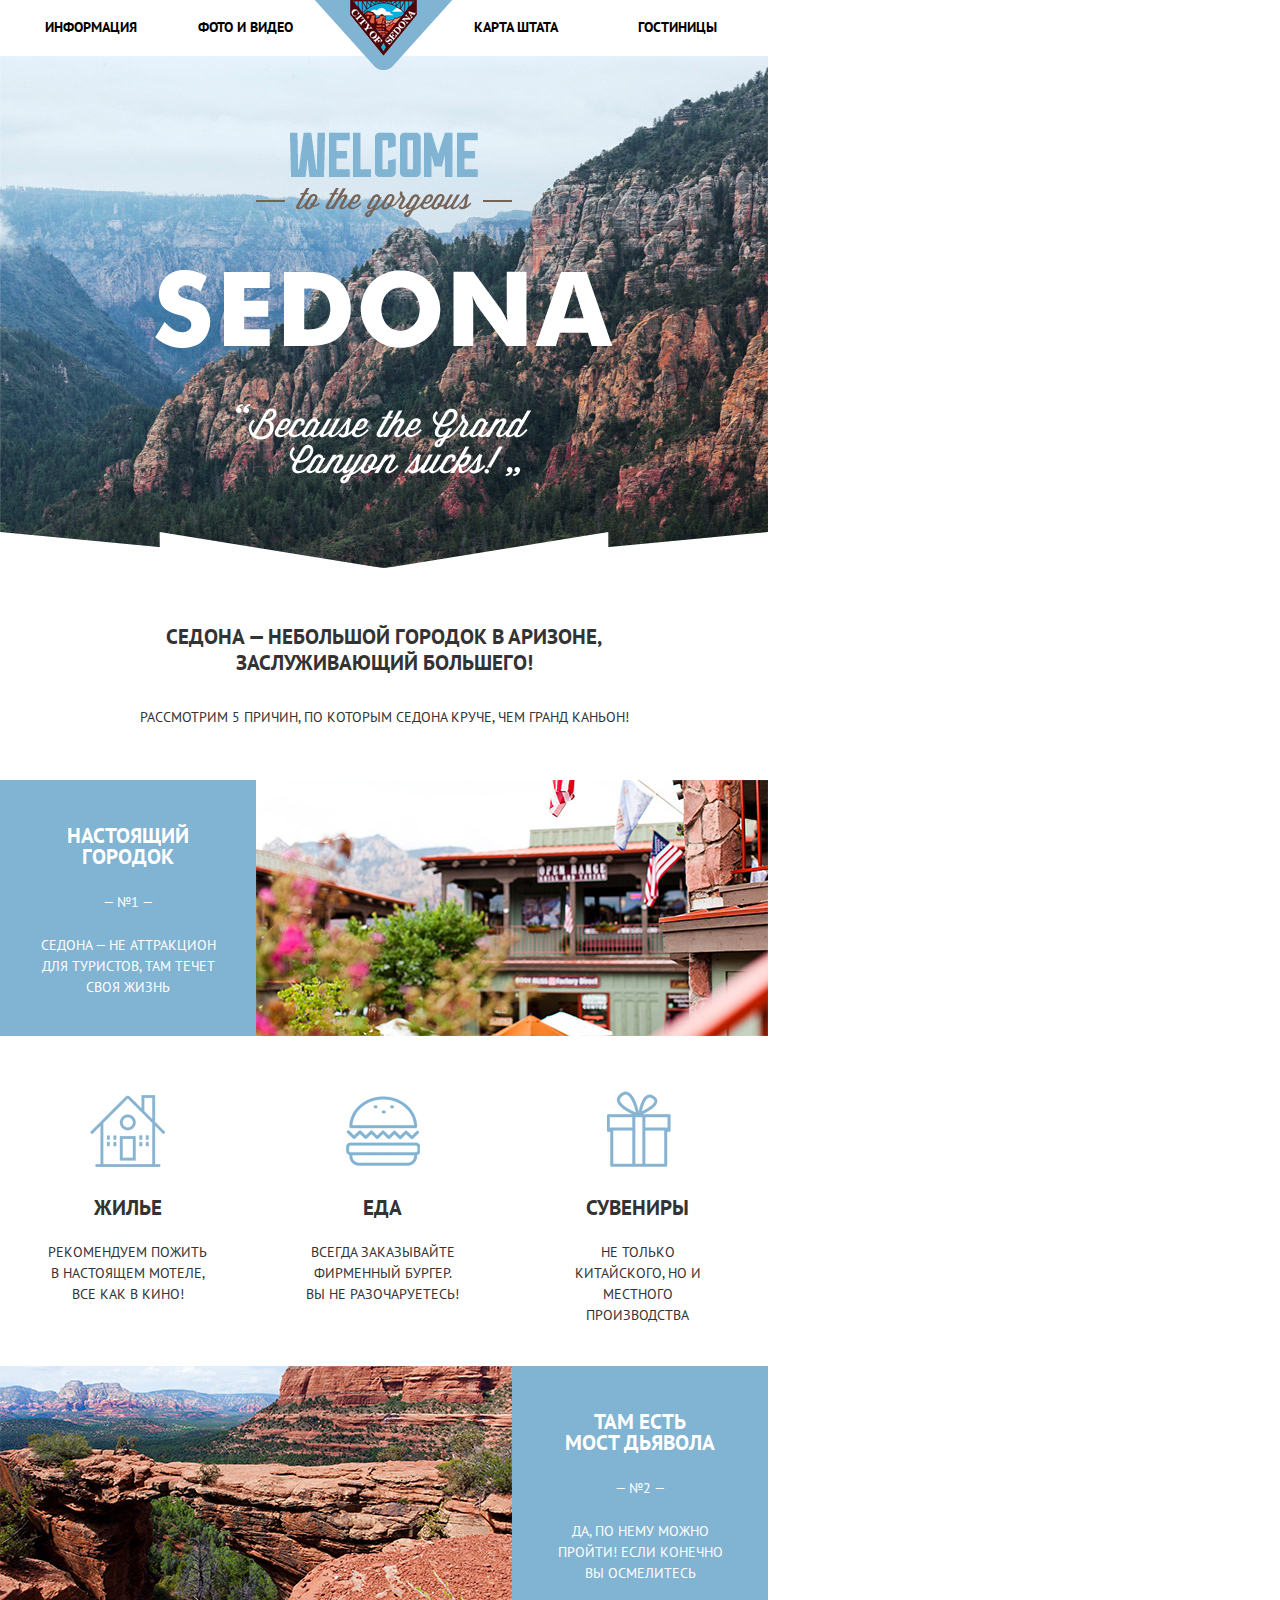
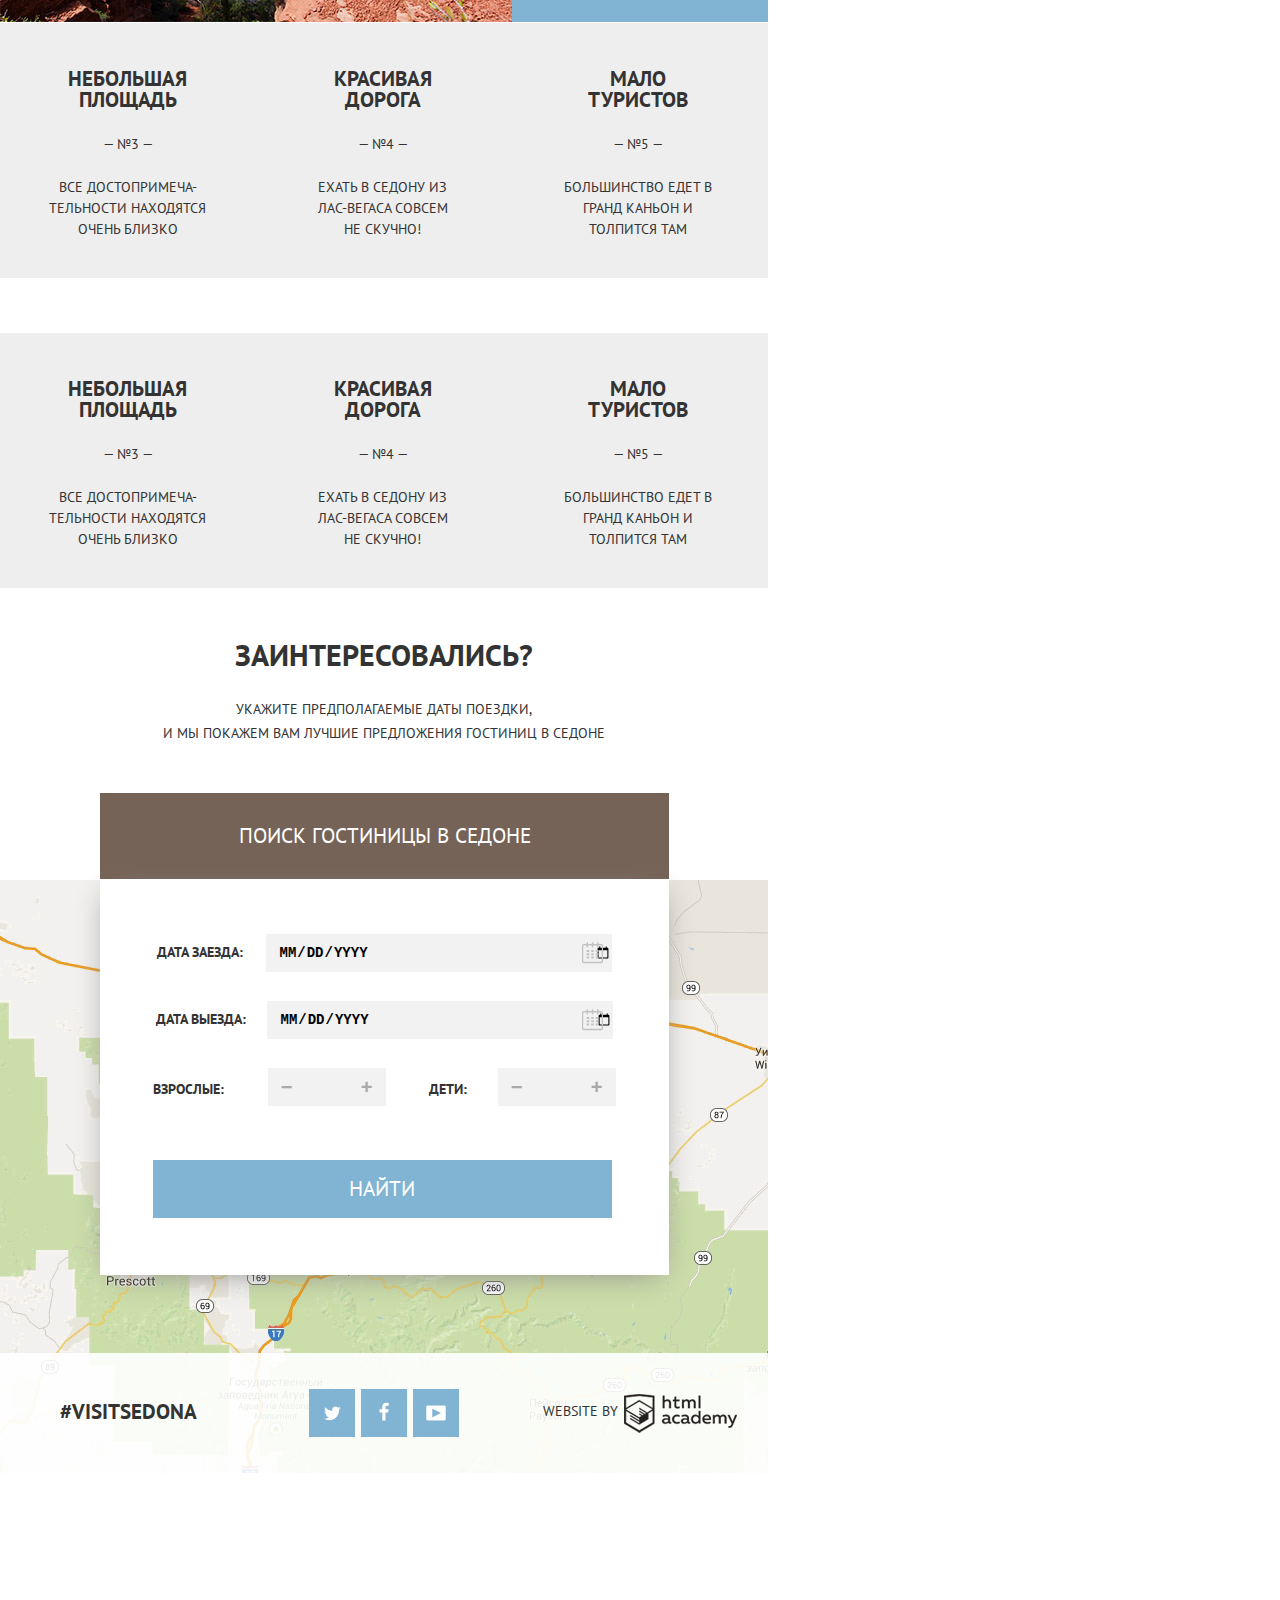
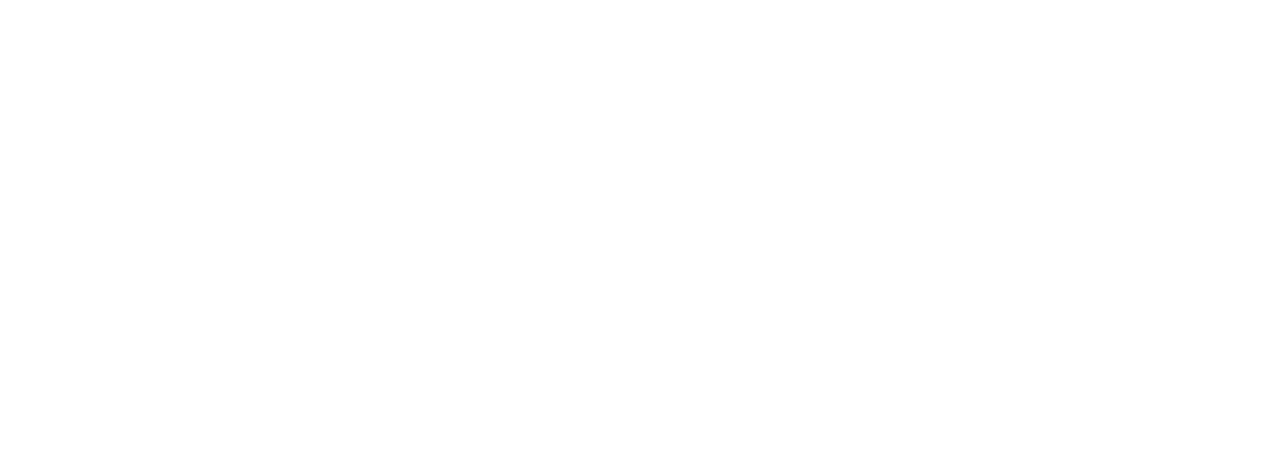
==== commit 0372c478: "доделала" ====
--- a/index.html
+++ b/index.html
@@ -78,6 +78,7 @@
   							<p>НЕ ТОЛЬКО КИТАЙСКОГО, НО И МЕСТНОГО ПРОИЗВОДСТВА</p>
   						</div>
   					</section>
+
   					<div class="clearfix"></div>
   					
 
@@ -91,6 +92,20 @@
   					</section>
   					<div class="clearfix"></div>	
 
+  					<section class="features_mini_2 ">
+  						<div class="features_3 features_container">
+  							<b class="features_name">НЕБОЛЬШАЯ ПЛОЩАДЬ</b>
+  							<p><span class="number">&#8212; №3 &#8212;</span>ВСЕ ДОСТОПРИМЕЧА-ТЕЛЬНОСТИ НАХОДЯТСЯ ОЧЕНЬ БЛИЗКО</p>
+  						</div>
+  						<div class="features_4 features_container">
+  							<b class="features_name">КРАСИВАЯ ДОРОГА</b>
+  							<p><span class="number">&#8212; №4 &#8212;</span>ЕХАТЬ В СЕДОНУ ИЗ <br>ЛАС-ВЕГАСА СОВСЕМ <br>НЕ СКУЧНО!</p>
+  						</div>
+  						<div class="features_5 features_container">
+  							<b class="features_name">МАЛО ТУРИСТОВ</b>
+  							<p><span class="number">&#8212; №5 &#8212;</span>БОЛЬШИНСТВО ЕДЕТ В ГРАНД КАНЬОН И ТОЛПИТСЯ ТАМ</p>
+  						</div>
+  					</section>
   					<section class="features_mini_2 ">
   						<div class="features_3 features_container">
   							<b class="features_name">НЕБОЛЬШАЯ ПЛОЩАДЬ</b>
@@ -148,7 +163,8 @@
   						</div>
   						
   					</div>
-  				</section>				
+  				</section>
+          				
   			</main>
   			
 
@@ -166,11 +182,8 @@
 					<a class="btn" href="https://htmlacademy.ru">html academy</a>        			
           		</section>
 
-
           	</footer>
-          	<div class="map_wrap">
-          	<div class="map"></div>
-          	</div>
+						<div class="map"></div>	
 		</div>
 	</body>
 </html>
--- a/css/style.css
+++ b/css/style.css
@@ -45,6 +45,8 @@
 	font-size: 14px;
 	line-height: 26px;
 	font-weight: normal;
+	font-stretch: expanded;
+
 	font-family: "PT Sans", sans-serif;
 	text-transform: uppercase;
 
@@ -75,6 +77,10 @@
   display: block;
   clear: both;
 }
+
+
+
+
 
 /* HEADER */
 
@@ -108,6 +114,7 @@
 
 	font-size: 14px;
 	font-weight: 700;
+
 }
 
 .main_navigator a {
@@ -284,14 +291,14 @@
 	left: 90px;
 	top: 58px;
 
-	background: transparent url(../img/spritesheet.png) no-repeat -163px -5px ;
+	background: transparent url(../img/spritesheet.png) no-repeat -20px -911px ;
 }
 
 .icon_food {
 	left: 91px;
 	top: 59px;
 
-	background: transparent url(../img/spritesheet.png) no-repeat -5px -5px ;
+	background: transparent url(../img/burger.png) no-repeat 0px 0px ;
 
 }
 
@@ -299,7 +306,8 @@
 	left: 97px;
 	top: 54px;
 
-	background: transparent url(../img/spritesheet.png) no-repeat -89px -37px ;
+	background: transparent url(../img/spritesheet.png) no-repeat -20px -558px ;
+
 }
 
 .features_name {
@@ -446,7 +454,15 @@
 	width: 21px;
 	height: 22px;
 
-	background: transparent url("../img/spritesheet.png") no-repeat -89px -5px;
+	background: transparent url("../img/spritesheet.png") no-repeat -20px -130px;
+}
+
+.calendar:active {
+	background: transparent url("../img/spritesheet.png") no-repeat -20px -192px;
+}
+
+.calendar:hover {
+	background: transparent url("../img/spritesheet.png") no-repeat -20px -254px;
 }
 
 .calendar_1 {
@@ -598,7 +614,7 @@
 	height: 48px;
 
 
-	background: #81b3d2 url("") no-repeat center; 
+	background: #81b3d2 url("../img/spritesheet.png") no-repeat center; 
 }
 
 .social_btn:first-child{
@@ -614,27 +630,27 @@
 }
 
 .social_btn_tw {
-	background-position: ;
+	background-position: -5px -1006px; 
 }
 
 .social_btn_tw:active {
-	background-position: ;
+	background-position: -5px -1061px;
 }
 
 .social_btn_fb {
-	background-position: ;
+	background-position: -2px -427px ;
 }
 
 .social_btn_fb:active {
-	background-position: ;
+	background-position: -2px -486px;
 }
 
 .social_btn_yt {
-	background-position: ;
+	background-position: -7px -1117px;
 }
 
 .social_btn_yt:active {
-	background-position: ;
+	background-position: -7px -1173px;
 }
 
 
@@ -650,41 +666,41 @@
 
 .footer_copyright a {
 	position: absolute;
-	
+	bottom: 3px;
+	right: 0px;
 	width: 114px;
 	height: 41px;
 	
 	font-size: 0px;
+	
+	background: transparent url("../img/spritesheet.png")  no-repeat -20px -674px;
 }
 
 .footer_copyright a:hover {
-	background: transparent url("") no-repeat;
+	background: transparent url("../img/spritesheet.png") no-repeat -20px -832px;
 }
 
 .footer_copyright a:active {
-	background: transparent url("") no-repeat;
-}
-
-
-
-
-.map_wrap {
-	position: absolute;
-}
+	background: transparent url("../img/spritesheet.png") no-repeat -20px -753px;
+}
+
 
 .map {
-	position: absolute;
-	bottom: 0px;
+	position: relative;
+	top: -593px;
 	width: 768px;
 	height: 593px;
 	background: transparent url("../img/map.jpg") no-repeat 100%;
 	z-index: 1;
+
+
 }
 
 
 
 
 /*  SECOND PAGE  */
+
 
 .choice_list {
 	width: 768px;
@@ -741,6 +757,8 @@
 	margin-left: 4px; 
 	padding-top: 0;
 
+	height: 22px;
+
 
 }
 
@@ -751,14 +769,24 @@
 }
 
 .point {
+
 	vertical-align: top;
  	margin: 0 3px 0 0;
- 	width: 26px;
- 	height: 23px;
+ 
 }
 
 .point + label {
 	cursor: pointer;
+	display: inline-block; 
+	height: 24px;
+
+}
+
+.point + label:before {
+	content: "";
+	position: absolute;
+	top: 0px;
+	left: 0px;
 
 }
 
@@ -770,43 +798,167 @@
 .point:not(checked) + label {
 	position: relative;
 	padding-left: 38px;
-}
-
-.point:not(checked) + label:before {
-	content: "";
+
+	background: transparent url("../img/spritesheet.png") -20px -316px;
+}
+
+.point:checked {
 	position: absolute;
-	top: -2px;
-	left: 0;
-	width: 16px;
-	height: 16px;
-
-	
-	border: 2px solid white;
-	border-radius: 5px;
-	
-	background: transparent;
-
-}
-
-.point:checked + label:before {
-
-	background: transparent url("../img/calendar.png") no-repeat;
-}
-
+	opacity: 0;
+}
+
+.point:checked + label {
+	position: relative;
+	padding-left: 38px;
+
+	background: transparent url("../img/spritesheet.png") -20px -378px;
+}
 
 
 
 
 .right {
 	float: right;
-}
-
-
+	width: 225px;
+	margin-top: 10px;
+
+	color: #ffffff;
+	text-transform: uppercase;
+
+}
+
+.filter_title {
+	margin-bottom: 9px;
+
+	font-weight: 600;
+  	font-size: 16px;
+  	line-height: 21px;
+}
+
+.price_controls {
+  position: relative;
+
+  height: 36px;
+  margin-bottom: 20px;
+
+  font-size: 0px;
+
+  border: 2px solid #ffffff;
+  border-radius: 2px;
+}
+
+.price_controls::after {
+  content: "";
+  position: absolute;
+  top: 50%;
+  left: 50%;
+
+  width: 2px;
+  height: 22px;
+
+  background: #ffffff;
+  transform: translate(-50%, -50%);
+}
+
+.price_controls label {
+  display: inline-block;
+
+  font-size: 14px;
+  line-height: 38px;
+  vertical-align: top;
+
+  cursor: pointer;
+}
+
+.price_controls .min_price,
+.price_controls .max_price {
+  width: 90px;
+  padding-left: 20px;
+
+}
+
+.price_controls input {
+  width: 50px;
+  margin: 0 0 0 5px;
+
+  color: inherit;
+  font: inherit;
+
+  background: none;
+  border: none;
+}
+
+.range_controls {
+  position: relative;
+
+  margin-bottom: 32px;
+}
+
+.range_controls .scale {
+  height: 2px;
+
+  background: rgba(255, 255, 255, 0.3);
+}
+
+.range_controls .bar {
+  width: 80%;
+  height: 2px;
+
+  background: #ffffff;
+}
+
+.range_toggle {
+  position: absolute;
+  top: -9px;
+
+  width: 4px;
+  height: 4px;
+
+  background: #ababab;
+  border: 8px solid #ffffff;
+  border-radius: 50%;
+  box-shadow: 0 2px 1px 0 rgba(0, 1, 1, 0.2);
+  cursor: pointer;
+}
+
+.range_toggle:hover {
+  background: #1c4f80;
+}
+
+.range_toggle_min {
+  left: 0;
+}
+
+.range_toggle_max {
+  left: 80%;
+}
 
 
 
 .hotel_type {
 	margin: 0 43px;
+}
+
+.btn_transparent {
+  display: block;
+  margin: 0 auto;
+  padding: 6px 35px;
+
+  font-size: 14px;
+  line-height: 20px;
+  color: #ffffff;
+  text-transform: uppercase;
+
+  background: transparent;
+  border: 2px solid #ffffff;
+  border-radius: 2px;
+  cursor: pointer;
+}
+
+.btn_transparent:hover {
+  color: #000000;
+
+  background: #ffffff;
 }
 
 
@@ -834,6 +986,8 @@
 }
 
 .sorting_by {
+	position: relative;
+
 	display: inline-block;
 	vertical-align: middle;
 	font-size: 12px;
@@ -880,16 +1034,33 @@
 }
 
 .direction {
-	display: inline-block;
-	margin-left: 120px;
-	
-}
-
-
-
+	position: absolute;
+	top: 0;
+	right: -170px;
+
+	font-size: 14px;
+	color: #cccccc;	
+}
+
+.direction span:hover {
+	color: #000000;
+}
+
+.direction span:active {
+	color: #81b3d2;
+}
+
+.direction > .active {
+	color: #81b3d2;
+}
+
+.direction > .active:hover {
+	color: #81b3d2;
+}
 
 .founded_hotel {
 	display: block;
+	width: 768px;
 }
 
 .founded_hotel_list {
@@ -900,7 +1071,6 @@
 	min-height: 151px;
 	padding-top: 24px;
 	
-
 	border-top: 1px solid #e5e5e5;
 
 }
@@ -1014,6 +1184,7 @@
 	position: absolute;
 	width: 155px;
 
+
 }
 
 .rating span:first-child {
@@ -1022,6 +1193,10 @@
 
 	display: block;
 	text-align: right;
+
+	font-size: 22px;
+
+	color: #81b3d2;
 }
 
 .rating span:last-child {
@@ -1034,4 +1209,21 @@
 	height: 27px;
 
 	background: #f2f2f2;
+}
+
+li > .current {
+	color: #766357;
+}
+
+li > .current:hover {
+	color: #604e43;
+}
+
+li > .current:active {
+	color: #d6d0cc;
+}
+
+li > .active {
+	color: #b1cee2;
+	border: none;
 }